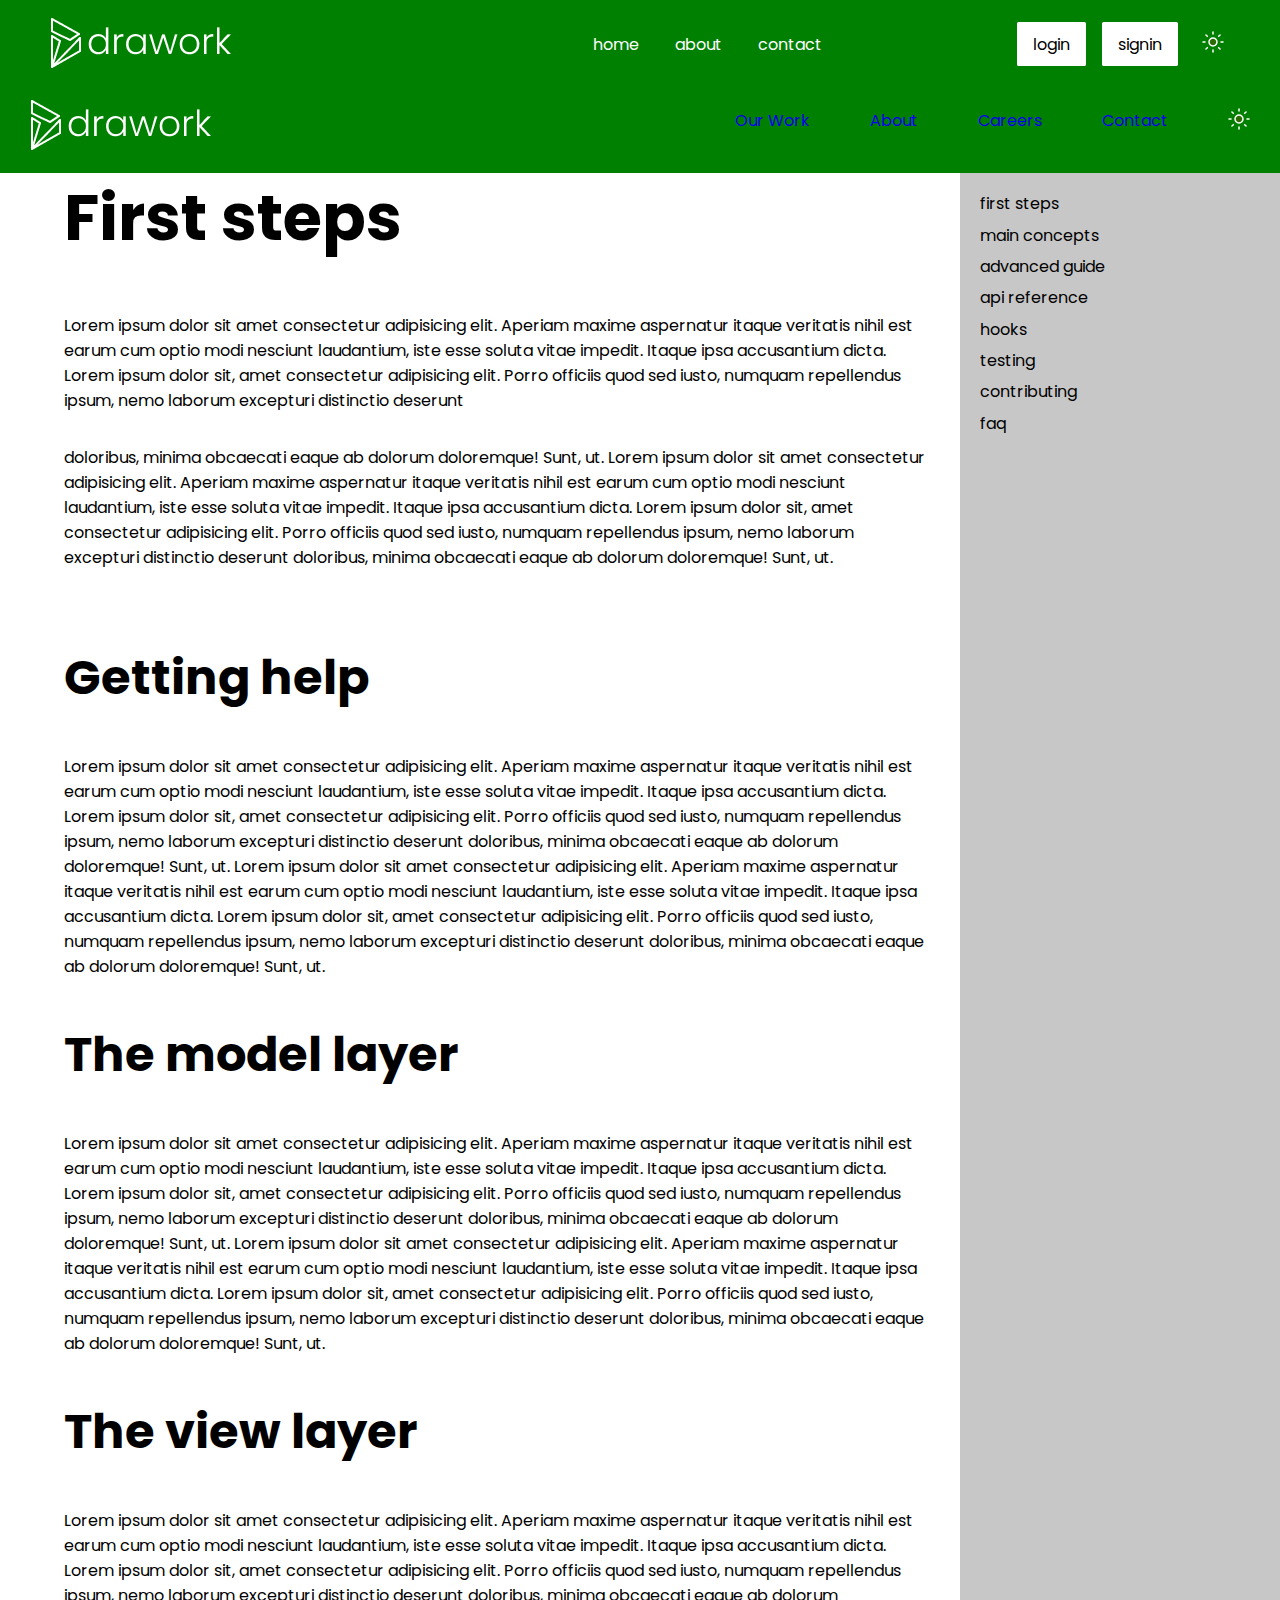
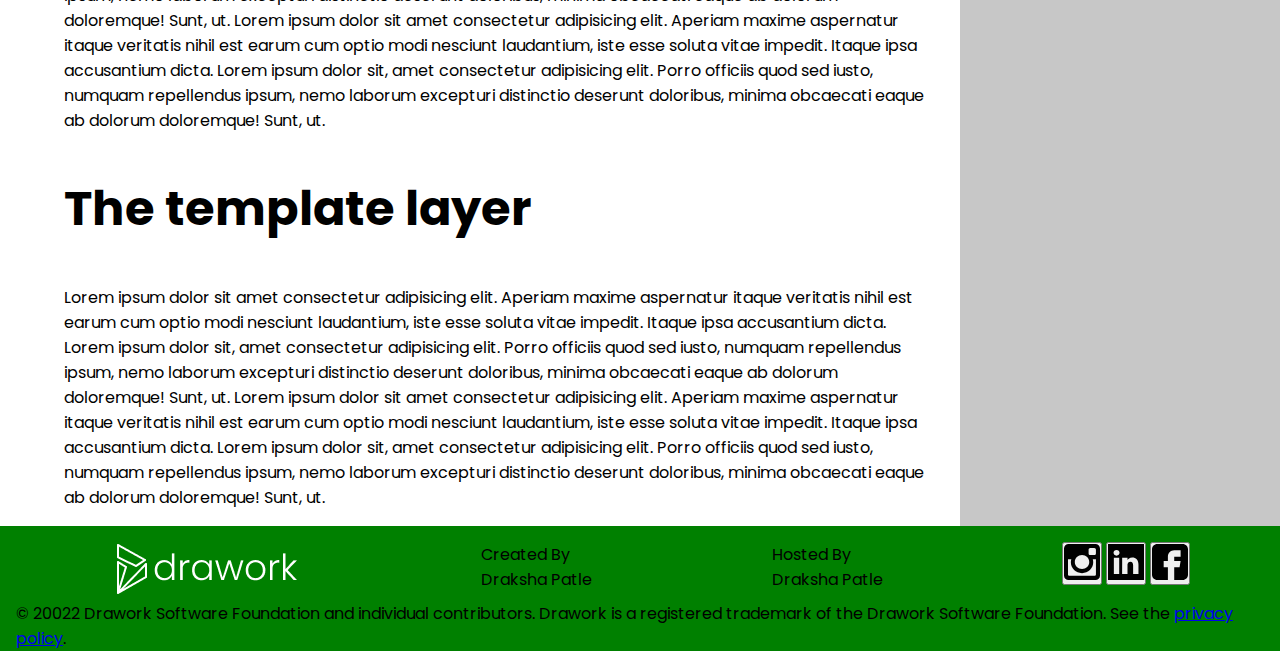
==== index.html @ 14999441 "initial" ====
<!DOCTYPE html>
<html lang="en">
	<head>
		<meta charset="UTF-8" />
		<meta http-equiv="X-UA-Compatible" content="IE=edge" />
		<meta name="viewport" content="width=device-width, initial-scale=1.0" />
		<title>Document</title>
		<style>
			* {
				margin: 0;
				padding: 0;
			}
			footer {
				background-color: green;
				font-family: Poppins;
			}
		</style>
		<link rel="stylesheet" href="/header.css" />
		<link rel="stylesheet" href="/main.css" />
		<link rel="stylesheet" href="/footer.css" />
		<link rel="stylesheet" href="/hm.css" />
        <script src="/responsive-header.js"></script>
    
	</head>
	<body>
		<header class="header">
			<div class="headerwrapper">
				<div class="logo"><img src="logo.png" alt="" /></div>
				<div class="space-between-logo-and-nav"></div>
				<nav id="leftnav" class="nav">
					<a href="#" class="nav-center-item">Home</a>
					<a href="#" class="nav-center-item">About</a>
					<a href="#" class="nav-center-item">Contact</a>
				</nav>
				<nav id="rightnav" class="nav">
					<button class="login nav-right-item">Login</button>
					<button class="signin nav-right-item">Signin</button>
					<button class="darkmode nav-right-item">
						<svg
							width="22"
							height="22"
							viewBox="0 0 22 22"
							fill="none"
							xmlns="http://www.w3.org/2000/svg"
						>
							<path
								d="M11 3V1M11 21V19M3 11H1M21 11H19M5.34 16.66L3.93 18.07M18.07 3.93L16.66 5.34M16.66 16.66L18.07 18.07M3.93 3.93L5.34 5.34"
								stroke="white"
								stroke-width="1.5"
								stroke-miterlimit="10"
								stroke-linecap="round"
							/>
							<path
								d="M11 15C12.0609 15 13.0783 14.5786 13.8284 13.8284C14.5786 13.0783 15 12.0609 15 11C15 9.93913 14.5786 8.92172 13.8284 8.17157C13.0783 7.42143 12.0609 7 11 7C9.93913 7 8.92172 7.42143 8.17157 8.17157C7.42143 8.92172 7 9.93913 7 11C7 12.0609 7.42143 13.0783 8.17157 13.8284C8.92172 14.5786 9.93913 15 11 15V15Z"
								fill="black"
								fill-opacity="0.16"
								stroke="white"
								stroke-width="1.5"
								stroke-miterlimit="10"
							/>
						</svg>
					</button>
				</nav>
			</div>
		</header>
		<header class="header-mobile">
            <a href="" class="logo-mobile"><img src="logo.png" alt="" /></a>
            <input class="menu-btn" type="checkbox" id="menu-btn" />
            <label class="menu-icon" for="menu-btn"><span class="navicon"></span></label>
            <ul class="menu">
              <li><a href="#work">Our Work</a></li>
              <li><a href="#about">About</a></li>
              <li><a href="#careers">Careers</a></li>
              <li><a href="#contact">Contact</a></li>
              <li>

                  <a class="darkmode nav-right-item">
                      <svg
                    width="22"
                    height="22"
                    viewBox="0 0 22 22"
                    fill="none"
                    xmlns="http://www.w3.org/2000/svg"
                >
                    <path
                        d="M11 3V1M11 21V19M3 11H1M21 11H19M5.34 16.66L3.93 18.07M18.07 3.93L16.66 5.34M16.66 16.66L18.07 18.07M3.93 3.93L5.34 5.34"
                        stroke="white"
                        stroke-width="1.5"
                        stroke-miterlimit="10"
                        stroke-linecap="round"
                    />
                    <path
                        d="M11 15C12.0609 15 13.0783 14.5786 13.8284 13.8284C14.5786 13.0783 15 12.0609 15 11C15 9.93913 14.5786 8.92172 13.8284 8.17157C13.0783 7.42143 12.0609 7 11 7C9.93913 7 8.92172 7.42143 8.17157 8.17157C7.42143 8.92172 7 9.93913 7 11C7 12.0609 7.42143 13.0783 8.17157 13.8284C8.92172 14.5786 9.93913 15 11 15V15Z"
                        fill="black"
                        fill-opacity="0.16"
                        stroke="white"
                        stroke-width="1.5"
                        stroke-miterlimit="10"
                    />
                </svg>
            </a>
        </li>
            </ul>
          </header>
    
		<center>
			<!-- <div class="space">Nothing Crazy</div> -->
			<div class="main">
				<div class="para-wrapper">
					<h1>First steps</h1>
					<p>
						Lorem ipsum dolor sit amet consectetur adipisicing elit. Aperiam
						maxime aspernatur itaque veritatis nihil est earum cum optio modi
						nesciunt laudantium, iste esse soluta vitae impedit. Itaque ipsa
						accusantium dicta. Lorem ipsum dolor sit, amet consectetur
						adipisicing elit. Porro officiis quod sed iusto, numquam repellendus
						ipsum, nemo laborum excepturi distinctio deserunt 
                        <br>
                        <p>
                            doloribus, minima
						obcaecati eaque ab dolorum doloremque! Sunt, ut. Lorem ipsum dolor
						sit amet consectetur adipisicing elit. Aperiam maxime aspernatur
						itaque veritatis nihil est earum cum optio modi nesciunt laudantium,
						iste esse soluta vitae impedit. Itaque ipsa accusantium dicta. Lorem
						ipsum dolor sit, amet consectetur adipisicing elit. Porro officiis
						quod sed iusto, numquam repellendus ipsum, nemo laborum excepturi
						distinctio deserunt doloribus, minima obcaecati eaque ab dolorum
						doloremque! Sunt, ut.
                        </p>
					</p>
					<h2>Getting help</h2>
					<p>
						Lorem ipsum dolor sit amet consectetur adipisicing elit. Aperiam
						maxime aspernatur itaque veritatis nihil est earum cum optio modi
						nesciunt laudantium, iste esse soluta vitae impedit. Itaque ipsa
						accusantium dicta. Lorem ipsum dolor sit, amet consectetur
						adipisicing elit. Porro officiis quod sed iusto, numquam repellendus
						ipsum, nemo laborum excepturi distinctio deserunt doloribus, minima
						obcaecati eaque ab dolorum doloremque! Sunt, ut. Lorem ipsum dolor
						sit amet consectetur adipisicing elit. Aperiam maxime aspernatur
						itaque veritatis nihil est earum cum optio modi nesciunt laudantium,
						iste esse soluta vitae impedit. Itaque ipsa accusantium dicta. Lorem
						ipsum dolor sit, amet consectetur adipisicing elit. Porro officiis
						quod sed iusto, numquam repellendus ipsum, nemo laborum excepturi
						distinctio deserunt doloribus, minima obcaecati eaque ab dolorum
						doloremque! Sunt, ut.
					</p>
					<h2>The model layer</h2>
					<p>
						Lorem ipsum dolor sit amet consectetur adipisicing elit. Aperiam
						maxime aspernatur itaque veritatis nihil est earum cum optio modi
						nesciunt laudantium, iste esse soluta vitae impedit. Itaque ipsa
						accusantium dicta. Lorem ipsum dolor sit, amet consectetur
						adipisicing elit. Porro officiis quod sed iusto, numquam repellendus
						ipsum, nemo laborum excepturi distinctio deserunt doloribus, minima
						obcaecati eaque ab dolorum doloremque! Sunt, ut. Lorem ipsum dolor
						sit amet consectetur adipisicing elit. Aperiam maxime aspernatur
						itaque veritatis nihil est earum cum optio modi nesciunt laudantium,
						iste esse soluta vitae impedit. Itaque ipsa accusantium dicta. Lorem
						ipsum dolor sit, amet consectetur adipisicing elit. Porro officiis
						quod sed iusto, numquam repellendus ipsum, nemo laborum excepturi
						distinctio deserunt doloribus, minima obcaecati eaque ab dolorum
						doloremque! Sunt, ut.
					</p>
					<h2>The view layer</h2>
					<p>
						Lorem ipsum dolor sit amet consectetur adipisicing elit. Aperiam
						maxime aspernatur itaque veritatis nihil est earum cum optio modi
						nesciunt laudantium, iste esse soluta vitae impedit. Itaque ipsa
						accusantium dicta. Lorem ipsum dolor sit, amet consectetur
						adipisicing elit. Porro officiis quod sed iusto, numquam repellendus
						ipsum, nemo laborum excepturi distinctio deserunt doloribus, minima
						obcaecati eaque ab dolorum doloremque! Sunt, ut. Lorem ipsum dolor
						sit amet consectetur adipisicing elit. Aperiam maxime aspernatur
						itaque veritatis nihil est earum cum optio modi nesciunt laudantium,
						iste esse soluta vitae impedit. Itaque ipsa accusantium dicta. Lorem
						ipsum dolor sit, amet consectetur adipisicing elit. Porro officiis
						quod sed iusto, numquam repellendus ipsum, nemo laborum excepturi
						distinctio deserunt doloribus, minima obcaecati eaque ab dolorum
						doloremque! Sunt, ut.
					</p>
					<h2>The template layer</h2>
					<p>
						Lorem ipsum dolor sit amet consectetur adipisicing elit. Aperiam
						maxime aspernatur itaque veritatis nihil est earum cum optio modi
						nesciunt laudantium, iste esse soluta vitae impedit. Itaque ipsa
						accusantium dicta. Lorem ipsum dolor sit, amet consectetur
						adipisicing elit. Porro officiis quod sed iusto, numquam repellendus
						ipsum, nemo laborum excepturi distinctio deserunt doloribus, minima
						obcaecati eaque ab dolorum doloremque! Sunt, ut. Lorem ipsum dolor
						sit amet consectetur adipisicing elit. Aperiam maxime aspernatur
						itaque veritatis nihil est earum cum optio modi nesciunt laudantium,
						iste esse soluta vitae impedit. Itaque ipsa accusantium dicta. Lorem
						ipsum dolor sit, amet consectetur adipisicing elit. Porro officiis
						quod sed iusto, numquam repellendus ipsum, nemo laborum excepturi
						distinctio deserunt doloribus, minima obcaecati eaque ab dolorum
						doloremque! Sunt, ut.
					</p>
				</div>
			</div>
			<section class="sidebar">
				<a href="#">First Steps</a>
				<a href="#">Main Concepts</a>
				<a href="#">Advanced Guide</a>
				<a href="#">API Reference</a>
				<a href="#">Hooks</a>
				<a href="#">Testing</a>
				<a href="#">Contributing</a>
				<a href="#">FAQ</a>
			</section>  
		</center>
		<footer>
			<div class="footer-first">
				<div class="logo"><img src="logo.png" alt="" /></div>
				<div class="created-by">
					<div class="created-by-text">Created By</div>
					<div class="name">Draksha Patle</div>
				</div>
				<div class="created-by">
					<div class="created-by-text">Hosted By</div>
					<div class="name">Draksha Patle</div>
				</div>
				<div class="social">
					<button class="insta social-button">
						<svg
							id="Capa_1"
							enable-background="new 0 0 97.395 97.395"
							viewBox="0 0 97.395 97.395"
							xmlns="http://www.w3.org/2000/svg"
						>
							<g>
								<path
									d="m12.501 0h72.393c6.875 0 12.5 5.09 12.5 12.5v72.395c0 7.41-5.625 12.5-12.5 12.5h-72.393c-6.877 0-12.501-5.09-12.501-12.5v-72.395c0-7.41 5.624-12.5 12.501-12.5zm58.447 10.821c-2.412 0-4.383 1.972-4.383 4.385v10.495c0 2.412 1.971 4.385 4.383 4.385h11.008c2.412 0 4.385-1.973 4.385-4.385v-10.495c0-2.413-1.973-4.385-4.385-4.385zm15.439 30.367h-8.572c.811 2.648 1.25 5.453 1.25 8.355 0 16.2-13.556 29.332-30.275 29.332-16.718 0-30.272-13.132-30.272-29.332 0-2.904.438-5.708 1.25-8.355h-8.945v41.141c0 2.129 1.742 3.872 3.872 3.872h67.822c2.13 0 3.872-1.742 3.872-3.872v-41.141zm-37.598-11.655c-10.802 0-19.56 8.485-19.56 18.953s8.758 18.953 19.56 18.953c10.803 0 19.562-8.485 19.562-18.953s-8.758-18.953-19.562-18.953z"
								></path>
							</g>
							<g></g>
							<g></g>
							<g></g>
							<g></g>
							<g></g>
							<g></g>
							<g></g>
							<g></g>
							<g></g>
							<g></g>
							<g></g>
							<g></g>
							<g></g>
							<g></g>
							<g></g>
						</svg>
					</button>
					<button class="in social-button">
						<svg
							version="1.1"
							id="Layer_1"
							xmlns="http://www.w3.org/2000/svg"
							xmlns:xlink="http://www.w3.org/1999/xlink"
							x="0px"
							y="0px"
							viewBox="0 0 455 455"
							style="enable-background: new 0 0 455 455"
							xml:space="preserve"
						>
							<g>
								<path
									style="fill-rule: evenodd; clip-rule: evenodd"
									d="M246.4,204.35v-0.665c-0.136,0.223-0.324,0.446-0.442,0.665H246.4z"
								></path>
								<path
									style="fill-rule: evenodd; clip-rule: evenodd"
									d="M0,0v455h455V0H0z M141.522,378.002H74.016V174.906h67.506V378.002z M107.769,147.186h-0.446C84.678,147.186,70,131.585,70,112.085c0-19.928,15.107-35.087,38.211-35.087 c23.109,0,37.31,15.159,37.752,35.087C145.963,131.585,131.32,147.186,107.769,147.186z M385,378.002h-67.524V269.345 c0-27.291-9.756-45.92-34.195-45.92c-18.664,0-29.755,12.543-34.641,24.693c-1.776,4.34-2.24,10.373-2.24,16.459v113.426h-67.537 c0,0,0.905-184.043,0-203.096H246.4v28.779c8.973-13.807,24.986-33.547,60.856-33.547c44.437,0,77.744,29.02,77.744,91.398V378.002 z"
								></path>
							</g>
						</svg>
					</button>
					<button class="fb social-button">
						<svg viewBox="0 0 512 512" xmlns="http://www.w3.org/2000/svg">
							<path
								d="m437 0h-362c-41.351562 0-75 33.648438-75 75v362c0 41.351562 33.648438 75 75 75h151v-181h-60v-90h60v-61c0-49.628906 40.371094-90 90-90h91v90h-91v61h91l-15 90h-76v181h121c41.351562 0 75-33.648438 75-75v-362c0-41.351562-33.648438-75-75-75zm0 0"
							></path>
						</svg>
					</button>
				</div>
			</div>

			<div class="footer-second">
				© 20022 Drawork Software Foundation and individual contributors. Drawork
				is a registered trademark of the Drawork Software Foundation. See the
				<a href="/legal.html">privacy policy</a>.
			</div>
		</footer>
	</body>
</html>
---- header.css ----
@import url("https://fonts.googleapis.com/css2?family=Poppins:ital,wght@0,100;0,200;0,300;0,400;0,500;0,600;0,700;0,800;0,900;1,100;1,200;1,300;1,400;1,500;1,600;1,700;1,800;1,900&display=swap");

.header {
    background-color: green;
    min-width: 750px;
    display: flex;
    justify-content: center;
    /* position: fixed; */
}

.headerwrapper {
    width: 1200px;
    display: flex;
    padding-top: 1rem;
    padding-bottom: 1rem;
    align-items: center;
    justify-content: space-between;
}

.logo {
    display: inline;
}

.nav {
    display: inline;
    text-align: top;
}

.nav-center-item {
    font-family: Poppins;
    /* font-weight: bold; */
    /* font-size: x-large; */
    padding-left: 1rem;
    padding-right: 1rem;
    text-decoration: none;
    color: white;
    text-transform: lowercase;
}

#rightnav {
    display: flex;
    align-items: center;
}

button.darkmode {
    background: none;
    color: inherit;
    border: none;
    padding: 0.6rem 1rem 0.6rem 1rem;
    font: inherit;
    cursor: pointer;
    outline: inherit;
    text-align: bottom;
}

button.login,
button.signin {
    background: white;
    border-radius: .1rem;
    padding: 0.6rem 1rem 0.6rem 1rem;
    margin: 0 0.5rem 0 0.5rem;
    color: inherit;
    border: none;
    font: inherit;
    cursor: pointer;
    outline: inherit;
    text-align: top;
    font-family: Poppins;
    text-transform: lowercase;
}

button.login:hover,
button.signin:hover {
    background: rgb(0, 112, 0);
    color: white;
}

svg {
    fill: red;
    color: red;
}

svg path {
    fill: red;
    color: red;
}

@media (min-width:768px) {
    .logo {
        display: inline;

    }
}
---- main.css ----
center {
    display: flex;
    width: 100%;
    justify-content: right;
}
.sidebar {
    font-family: poppins;
    width: 300px;
    min-width: 300px;
    padding-top: 100px;
    padding: 100px 0px 20px 20px;
    background-color: rgb(199, 199, 199);
}
.main {
    width: 100%;
    text-align: left;
    display: flex;
    justify-content: right;
    padding-top: 100px;
    padding: 50px 0 0 0;
    font-family: poppins;
    /* line-height: 2; */
}
p
{
    padding-top: 1em;
    padding-bottom: 1em;

}
h1, h2, h3
{
    padding-top: .5em;
    padding-bottom: .5em;
}
h1
{
    font-size: 4em;

}
h2
{
    font-size: 3em;
}
h3
{
    font-size: 2em;
}
.para-wrapper
{
    width: 90%;
    padding-right: 2em;

}
.sidebar a {
    padding: 0.2rem 0px 0.2rem 0px;
    text-decoration: none;
    font-size: 1rem;
    color: black;
    display: block;
    text-align: left;
    text-transform: lowercase;
}
---- footer.css ----
footer
{
    padding: 1rem 0 0 1rem;
}
.footer-first
{
    display: flex;
    justify-content: space-around;
    /* width: 1000px; */
    min-width: 500px;
}
.footer-second
{
    /* width: 1000px; */
    min-width: 500px;
}
.social-button
{
    width: 40px;
}
.social-button svg path 
{
    fill: black;
}
---- hm.css ----
.header-mobile {
    position: fixed;
    width: 100%;
    z-index: 3;
    background-color: green;
}


.header-mobile a
{
    font-family: Poppins;
}

.header-mobile ul {
    list-style: none;
    overflow: hidden;
}

.header-mobile li a {
    display: block;
    padding: 20px 20px;
    text-decoration: none;
}

.header-mobile li a:hover,
.header-mobile .menu-btn:hover {
    background-color: white;
}

.header-mobile .logo-mobile {
    display: block;
    float: left;
    font-size: 2em;
    padding: 10px 20px;
    text-decoration: none;
}

/* menu */

.header-mobile .menu {
    clear: both;
    max-height: 0;
    transition: max-height .2s ease-out;
}

/* menu icon */

.header-mobile .menu-icon {
    cursor: pointer;
    display: inline-block;
    float: right;
    padding: 28px 20px;
    position: relative;
    user-select: none;
}

.header-mobile .menu-icon .navicon {
    background: #333;
    display: block;
    height: 2px;
    position: relative;
    transition: background .2s ease-out;
    width: 18px;
}

.header-mobile .menu-icon .navicon:before,
.header-mobile .menu-icon .navicon:after {
    background: #333;
    content: '';
    display: block;
    height: 100%;
    position: absolute;
    transition: all .2s ease-out;
    width: 100%;
}

.header-mobile .menu-icon .navicon:before {
    top: 5px;
}

.header-mobile .menu-icon .navicon:after {
    top: -5px;
}

/* menu btn */

.header-mobile .menu-btn {
    display: none;
}

.header-mobile .menu-btn:checked~.menu {
    max-height: 240px;
}

.header-mobile .menu-btn:checked~.menu-icon .navicon {
    background: transparent;
}

.header-mobile .menu-btn:checked~.menu-icon .navicon:before {
    transform: rotate(-45deg);
}

.header-mobile .menu-btn:checked~.menu-icon .navicon:after {
    transform: rotate(45deg);
}

.header-mobile .menu-btn:checked~.menu-icon:not(.steps) .navicon:before,
.header-mobile .menu-btn:checked~.menu-icon:not(.steps) .navicon:after {
    top: 0;
}

/* 48em = 768px */

@media (min-width: 48em) {
    .header-mobile li {
        float: left;
    }

    .header-mobile li a {
        padding: 20px 30px;
    }

    .header-mobile .menu {
        clear: none;
        float: right;
        max-height: none;
    }

    .header-mobile .menu-icon {
        display: none;
    }
}
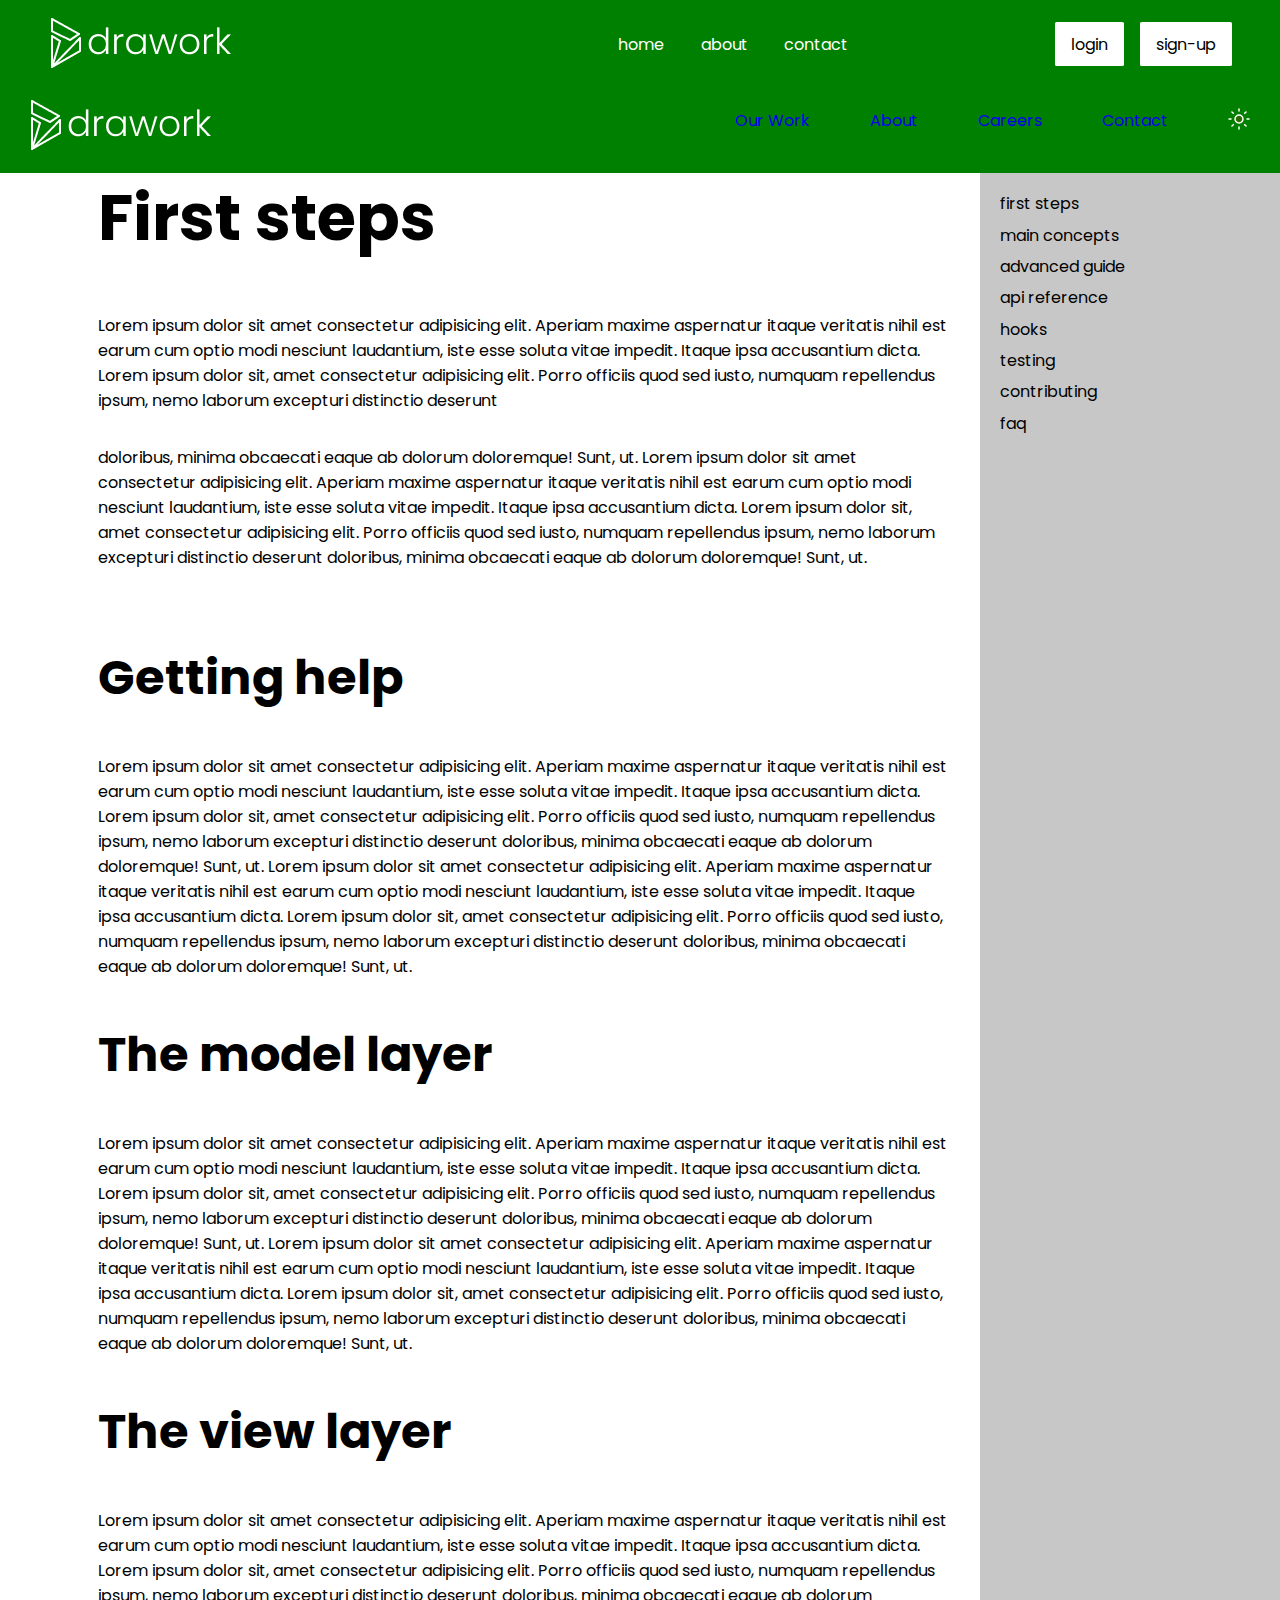
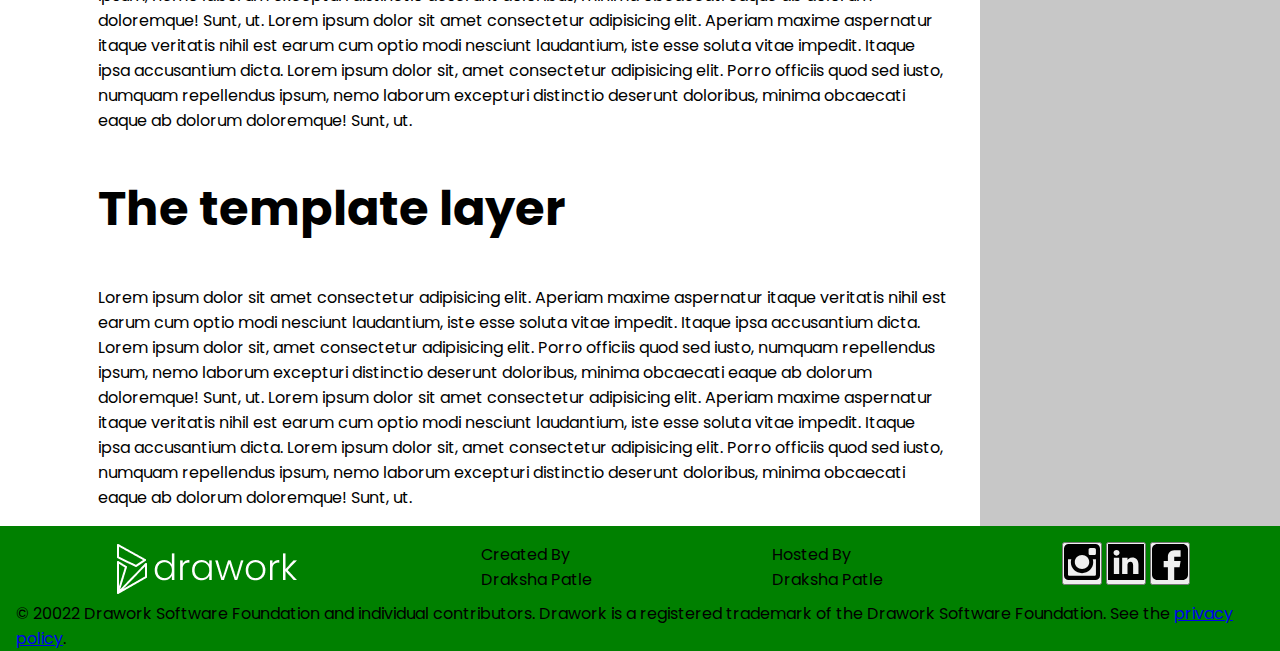
==== commit 2c6b2035: "add login po-up" ====
--- a/index.html
+++ b/index.html
@@ -1,40 +1,222 @@
 <!DOCTYPE html>
 <html lang="en">
-	<head>
-		<meta charset="UTF-8" />
-		<meta http-equiv="X-UA-Compatible" content="IE=edge" />
-		<meta name="viewport" content="width=device-width, initial-scale=1.0" />
-		<title>Document</title>
-		<style>
-			* {
-				margin: 0;
-				padding: 0;
-			}
-			footer {
-				background-color: green;
-				font-family: Poppins;
-			}
-		</style>
-		<link rel="stylesheet" href="/header.css" />
-		<link rel="stylesheet" href="/main.css" />
-		<link rel="stylesheet" href="/footer.css" />
-		<link rel="stylesheet" href="/hm.css" />
-        <script src="/responsive-header.js"></script>
-    
-	</head>
-	<body>
-		<header class="header">
-			<div class="headerwrapper">
-				<div class="logo"><img src="logo.png" alt="" /></div>
-				<div class="space-between-logo-and-nav"></div>
-				<nav id="leftnav" class="nav">
-					<a href="#" class="nav-center-item">Home</a>
-					<a href="#" class="nav-center-item">About</a>
-					<a href="#" class="nav-center-item">Contact</a>
-				</nav>
-				<nav id="rightnav" class="nav">
-					<button class="login nav-right-item">Login</button>
-					<button class="signin nav-right-item">Signin</button>
+
+<head>
+	<meta charset="UTF-8" />
+	<meta http-equiv="X-UA-Compatible" content="IE=edge" />
+	<link rel="stylesheet" href="./main.css">
+	<link rel="stylesheet" href="./footer.css">
+	<link rel="stylesheet" href="./header.css">
+
+
+	<meta name="viewport" content="width=device-width, initial-scale=1.0" />
+	<title>Document</title>
+	<style>
+		* {
+			margin: 0;
+			padding: 0;
+		}
+
+		footer {
+			background-color: green;
+			font-family: Poppins;
+		}
+
+
+
+
+		body {
+			font-family: Arial, Helvetica, sans-serif;
+		}
+
+		* {
+			box-sizing: border-box;
+		}
+
+		/* Button used to open the contact form - fixed at the bottom of the page */
+		.open-button {
+			background-color: #555;
+			color: white;
+			padding: 16px 20px;
+			border: none;
+			cursor: pointer;
+			opacity: 0.8;
+			position: fixed;
+			bottom: 23px;
+			right: 28px;
+			width: 280px;
+		}
+
+		/* The popup form - hidden by default */
+		.form-popup {
+			display: none;
+			position: fixed;
+			bottom: 0;
+			right: 15px;
+			border: 3px solid #f1f1f1;
+			z-index: 9;
+		}
+
+
+		.form-signup {
+			display: none;
+			position: fixed;
+			bottom: 0;
+			right: 15px;
+			border: 3px solid #f1f1f1;
+			z-index: 9;
+		}
+
+		/* Add styles to the form container */
+		.form-container {
+			max-width: 300px;
+			padding: 10px;
+			background-color: white;
+		}
+
+		/* Full-width input fields */
+		.form-container input[type=text],
+		.form-container input[type=password] {
+			width: 100%;
+			padding: 15px;
+			margin: 5px 0 22px 0;
+			border: none;
+			background: #f1f1f1;
+		}
+
+		/* When the inputs get focus, do something */
+		.form-container input[type=text]:focus,
+		.form-container input[type=password]:focus {
+			background-color: #ddd;
+			outline: none;
+		}
+
+		/* Set a style for the submit/login button */
+		.form-container .btn {
+			background-color: #04AA6D;
+			color: white;
+			padding: 16px 20px;
+			border: none;
+			cursor: pointer;
+			width: 100%;
+			margin-bottom: 10px;
+			opacity: 0.8;
+		}
+
+		/* Add a red background color to the cancel button */
+		.form-container .cancel {
+			background-color: black;
+		}
+
+		/* Add some hover effects to buttons */
+		.form-container .btn:hover,
+		.open-button:hover {
+			opacity: 1;
+		}
+	</style>
+
+<link rel="stylesheet" href="/header.css" />
+<link rel="stylesheet" href="/main.css" />
+<link rel="stylesheet" href="/footer.css" />
+<link rel="stylesheet" href="/hm.css" />
+<script src="/responsive-header.js"></script>
+
+</head>
+
+<body>
+	<header class="header">
+		<div class="headerwrapper">
+			<div class="logo"><img src="logo.png" alt="" /></div>
+			<div class="space-between-logo-and-nav"></div>
+			<nav id="leftnav" class="nav">
+				<a href="#" class="nav-center-item">Home</a>
+				<a href="#" class="nav-center-item">About</a>
+				<a href="#" class="nav-center-item">Contact</a>
+			</nav>
+
+
+			<nav id="rightnav" class="nav">
+				<!-- <button class="login nav-right-item">Login</button>
+					<button class="signin nav-right-item">Signin</button> -->
+
+
+
+				<button class="login nav-right-item" onclick="openForm()">login </button>
+
+				<button class="login nav-right-item" onclick="openform()">Sign-up </button>
+
+				<div class="form-popup" id="myForm">
+
+					<form action="/action_page.php" class="form-container">
+						<h1>Login</h1>
+
+						<label for="email"><b>Email</b></label>
+						<input type="text" placeholder="Enter Email" name="email" required>
+
+						<label for="psw"><b>Password</b></label>
+						<input type="password" placeholder="Enter Password" name="psw" required>
+
+						<button type="submit" class="btn">Login</button>
+						<button type="button" class="btn cancel" onclick="closeForm()">Close</button>
+
+
+					</form>
+
+
+				</div>
+
+
+				<div class="form-signup" id="myform">
+
+					<form action="/action_page.php" class="form-container">
+						<h2>Sign-up</h2>
+
+
+						<label for="email"><b>Full-Name</b></label>
+						<input type="text" placeholder="Enter Name" name="name" required>
+
+						<label for="email"><b>Email</b></label>
+						<input type="text" placeholder="Enter Email" name="email" required>
+
+						<label for="psw"><b>Password</b></label>
+						<input type="password" placeholder="Enter Password" name="psw" required>
+
+						<button type="submit" class="btn">Sign in</button>
+						<button type="button" class="btn cancel" onclick="closeform()">Close</button>
+
+
+					</form>
+
+
+				</div>
+
+
+
+
+
+
+
+				<script>
+					function openForm() {
+						document.getElementById("myForm").style.display = "block";
+					}
+
+					function closeForm() {
+						document.getElementById("myForm").style.display = "none";
+					}
+
+
+					function openform() {
+						document.getElementById("myform").style.display = "block";
+					}
+
+					function closeform() {
+						document.getElementById("myform").style.display = "none";
+					}
+
+
+				</script>
+				<!-- 
 					<button class="darkmode nav-right-item">
 						<svg
 							width="22"
@@ -59,236 +241,224 @@
 								stroke-miterlimit="10"
 							/>
 						</svg>
-					</button>
-				</nav>
+					</button> -->
+
+
+
+
+			</nav>
+		
+
+
+
+
+
+		</div>
+	</header>
+
+
+
+
+
+	<header class="header-mobile">
+		<a href="" class="logo-mobile"><img src="logo.png" alt="" /></a>
+		<input class="menu-btn" type="checkbox" id="menu-btn" />
+		<label class="menu-icon" for="menu-btn"><span class="navicon"></span></label>
+		<ul class="menu">
+			<li><a href="#work">Our Work</a></li>
+			<li><a href="#about">About</a></li>
+			<li><a href="#careers">Careers</a></li>
+			<li><a href="#contact">Contact</a></li>
+			<li>
+
+				<a class="darkmode nav-right-item">
+					<svg width="22" height="22" viewBox="0 0 22 22" fill="none" xmlns="http://www.w3.org/2000/svg">
+						<path
+							d="M11 3V1M11 21V19M3 11H1M21 11H19M5.34 16.66L3.93 18.07M18.07 3.93L16.66 5.34M16.66 16.66L18.07 18.07M3.93 3.93L5.34 5.34"
+							stroke="white" stroke-width="1.5" stroke-miterlimit="10" stroke-linecap="round" />
+						<path
+							d="M11 15C12.0609 15 13.0783 14.5786 13.8284 13.8284C14.5786 13.0783 15 12.0609 15 11C15 9.93913 14.5786 8.92172 13.8284 8.17157C13.0783 7.42143 12.0609 7 11 7C9.93913 7 8.92172 7.42143 8.17157 8.17157C7.42143 8.92172 7 9.93913 7 11C7 12.0609 7.42143 13.0783 8.17157 13.8284C8.92172 14.5786 9.93913 15 11 15V15Z"
+							fill="black" fill-opacity="0.16" stroke="white" stroke-width="1.5" stroke-miterlimit="10" />
+					</svg>
+				</a>
+			</li>
+		</ul>
+	</header>
+
+	<center>
+		<!-- <div class="space">Nothing Crazy</div> -->
+		<div class="main">
+			<div class="para-wrapper">
+				<h1>First steps</h1>
+				<p>
+					Lorem ipsum dolor sit amet consectetur adipisicing elit. Aperiam
+					maxime aspernatur itaque veritatis nihil est earum cum optio modi
+					nesciunt laudantium, iste esse soluta vitae impedit. Itaque ipsa
+					accusantium dicta. Lorem ipsum dolor sit, amet consectetur
+					adipisicing elit. Porro officiis quod sed iusto, numquam repellendus
+					ipsum, nemo laborum excepturi distinctio deserunt
+					<br>
+				<p>
+					doloribus, minima
+					obcaecati eaque ab dolorum doloremque! Sunt, ut. Lorem ipsum dolor
+					sit amet consectetur adipisicing elit. Aperiam maxime aspernatur
+					itaque veritatis nihil est earum cum optio modi nesciunt laudantium,
+					iste esse soluta vitae impedit. Itaque ipsa accusantium dicta. Lorem
+					ipsum dolor sit, amet consectetur adipisicing elit. Porro officiis
+					quod sed iusto, numquam repellendus ipsum, nemo laborum excepturi
+					distinctio deserunt doloribus, minima obcaecati eaque ab dolorum
+					doloremque! Sunt, ut.
+				</p>
+				</p>
+				<h2>Getting help</h2>
+				<p>
+					Lorem ipsum dolor sit amet consectetur adipisicing elit. Aperiam
+					maxime aspernatur itaque veritatis nihil est earum cum optio modi
+					nesciunt laudantium, iste esse soluta vitae impedit. Itaque ipsa
+					accusantium dicta. Lorem ipsum dolor sit, amet consectetur
+					adipisicing elit. Porro officiis quod sed iusto, numquam repellendus
+					ipsum, nemo laborum excepturi distinctio deserunt doloribus, minima
+					obcaecati eaque ab dolorum doloremque! Sunt, ut. Lorem ipsum dolor
+					sit amet consectetur adipisicing elit. Aperiam maxime aspernatur
+					itaque veritatis nihil est earum cum optio modi nesciunt laudantium,
+					iste esse soluta vitae impedit. Itaque ipsa accusantium dicta. Lorem
+					ipsum dolor sit, amet consectetur adipisicing elit. Porro officiis
+					quod sed iusto, numquam repellendus ipsum, nemo laborum excepturi
+					distinctio deserunt doloribus, minima obcaecati eaque ab dolorum
+					doloremque! Sunt, ut.
+				</p>
+				<h2>The model layer</h2>
+				<p>
+					Lorem ipsum dolor sit amet consectetur adipisicing elit. Aperiam
+					maxime aspernatur itaque veritatis nihil est earum cum optio modi
+					nesciunt laudantium, iste esse soluta vitae impedit. Itaque ipsa
+					accusantium dicta. Lorem ipsum dolor sit, amet consectetur
+					adipisicing elit. Porro officiis quod sed iusto, numquam repellendus
+					ipsum, nemo laborum excepturi distinctio deserunt doloribus, minima
+					obcaecati eaque ab dolorum doloremque! Sunt, ut. Lorem ipsum dolor
+					sit amet consectetur adipisicing elit. Aperiam maxime aspernatur
+					itaque veritatis nihil est earum cum optio modi nesciunt laudantium,
+					iste esse soluta vitae impedit. Itaque ipsa accusantium dicta. Lorem
+					ipsum dolor sit, amet consectetur adipisicing elit. Porro officiis
+					quod sed iusto, numquam repellendus ipsum, nemo laborum excepturi
+					distinctio deserunt doloribus, minima obcaecati eaque ab dolorum
+					doloremque! Sunt, ut.
+				</p>
+				<h2>The view layer</h2>
+				<p>
+					Lorem ipsum dolor sit amet consectetur adipisicing elit. Aperiam
+					maxime aspernatur itaque veritatis nihil est earum cum optio modi
+					nesciunt laudantium, iste esse soluta vitae impedit. Itaque ipsa
+					accusantium dicta. Lorem ipsum dolor sit, amet consectetur
+					adipisicing elit. Porro officiis quod sed iusto, numquam repellendus
+					ipsum, nemo laborum excepturi distinctio deserunt doloribus, minima
+					obcaecati eaque ab dolorum doloremque! Sunt, ut. Lorem ipsum dolor
+					sit amet consectetur adipisicing elit. Aperiam maxime aspernatur
+					itaque veritatis nihil est earum cum optio modi nesciunt laudantium,
+					iste esse soluta vitae impedit. Itaque ipsa accusantium dicta. Lorem
+					ipsum dolor sit, amet consectetur adipisicing elit. Porro officiis
+					quod sed iusto, numquam repellendus ipsum, nemo laborum excepturi
+					distinctio deserunt doloribus, minima obcaecati eaque ab dolorum
+					doloremque! Sunt, ut.
+				</p>
+				<h2>The template layer</h2>
+				<p>
+					Lorem ipsum dolor sit amet consectetur adipisicing elit. Aperiam
+					maxime aspernatur itaque veritatis nihil est earum cum optio modi
+					nesciunt laudantium, iste esse soluta vitae impedit. Itaque ipsa
+					accusantium dicta. Lorem ipsum dolor sit, amet consectetur
+					adipisicing elit. Porro officiis quod sed iusto, numquam repellendus
+					ipsum, nemo laborum excepturi distinctio deserunt doloribus, minima
+					obcaecati eaque ab dolorum doloremque! Sunt, ut. Lorem ipsum dolor
+					sit amet consectetur adipisicing elit. Aperiam maxime aspernatur
+					itaque veritatis nihil est earum cum optio modi nesciunt laudantium,
+					iste esse soluta vitae impedit. Itaque ipsa accusantium dicta. Lorem
+					ipsum dolor sit, amet consectetur adipisicing elit. Porro officiis
+					quod sed iusto, numquam repellendus ipsum, nemo laborum excepturi
+					distinctio deserunt doloribus, minima obcaecati eaque ab dolorum
+					doloremque! Sunt, ut.
+				</p>
 			</div>
-		</header>
-		<header class="header-mobile">
-            <a href="" class="logo-mobile"><img src="logo.png" alt="" /></a>
-            <input class="menu-btn" type="checkbox" id="menu-btn" />
-            <label class="menu-icon" for="menu-btn"><span class="navicon"></span></label>
-            <ul class="menu">
-              <li><a href="#work">Our Work</a></li>
-              <li><a href="#about">About</a></li>
-              <li><a href="#careers">Careers</a></li>
-              <li><a href="#contact">Contact</a></li>
-              <li>
-
-                  <a class="darkmode nav-right-item">
-                      <svg
-                    width="22"
-                    height="22"
-                    viewBox="0 0 22 22"
-                    fill="none"
-                    xmlns="http://www.w3.org/2000/svg"
-                >
-                    <path
-                        d="M11 3V1M11 21V19M3 11H1M21 11H19M5.34 16.66L3.93 18.07M18.07 3.93L16.66 5.34M16.66 16.66L18.07 18.07M3.93 3.93L5.34 5.34"
-                        stroke="white"
-                        stroke-width="1.5"
-                        stroke-miterlimit="10"
-                        stroke-linecap="round"
-                    />
-                    <path
-                        d="M11 15C12.0609 15 13.0783 14.5786 13.8284 13.8284C14.5786 13.0783 15 12.0609 15 11C15 9.93913 14.5786 8.92172 13.8284 8.17157C13.0783 7.42143 12.0609 7 11 7C9.93913 7 8.92172 7.42143 8.17157 8.17157C7.42143 8.92172 7 9.93913 7 11C7 12.0609 7.42143 13.0783 8.17157 13.8284C8.92172 14.5786 9.93913 15 11 15V15Z"
-                        fill="black"
-                        fill-opacity="0.16"
-                        stroke="white"
-                        stroke-width="1.5"
-                        stroke-miterlimit="10"
-                    />
-                </svg>
-            </a>
-        </li>
-            </ul>
-          </header>
-    
-		<center>
-			<!-- <div class="space">Nothing Crazy</div> -->
-			<div class="main">
-				<div class="para-wrapper">
-					<h1>First steps</h1>
-					<p>
-						Lorem ipsum dolor sit amet consectetur adipisicing elit. Aperiam
-						maxime aspernatur itaque veritatis nihil est earum cum optio modi
-						nesciunt laudantium, iste esse soluta vitae impedit. Itaque ipsa
-						accusantium dicta. Lorem ipsum dolor sit, amet consectetur
-						adipisicing elit. Porro officiis quod sed iusto, numquam repellendus
-						ipsum, nemo laborum excepturi distinctio deserunt 
-                        <br>
-                        <p>
-                            doloribus, minima
-						obcaecati eaque ab dolorum doloremque! Sunt, ut. Lorem ipsum dolor
-						sit amet consectetur adipisicing elit. Aperiam maxime aspernatur
-						itaque veritatis nihil est earum cum optio modi nesciunt laudantium,
-						iste esse soluta vitae impedit. Itaque ipsa accusantium dicta. Lorem
-						ipsum dolor sit, amet consectetur adipisicing elit. Porro officiis
-						quod sed iusto, numquam repellendus ipsum, nemo laborum excepturi
-						distinctio deserunt doloribus, minima obcaecati eaque ab dolorum
-						doloremque! Sunt, ut.
-                        </p>
-					</p>
-					<h2>Getting help</h2>
-					<p>
-						Lorem ipsum dolor sit amet consectetur adipisicing elit. Aperiam
-						maxime aspernatur itaque veritatis nihil est earum cum optio modi
-						nesciunt laudantium, iste esse soluta vitae impedit. Itaque ipsa
-						accusantium dicta. Lorem ipsum dolor sit, amet consectetur
-						adipisicing elit. Porro officiis quod sed iusto, numquam repellendus
-						ipsum, nemo laborum excepturi distinctio deserunt doloribus, minima
-						obcaecati eaque ab dolorum doloremque! Sunt, ut. Lorem ipsum dolor
-						sit amet consectetur adipisicing elit. Aperiam maxime aspernatur
-						itaque veritatis nihil est earum cum optio modi nesciunt laudantium,
-						iste esse soluta vitae impedit. Itaque ipsa accusantium dicta. Lorem
-						ipsum dolor sit, amet consectetur adipisicing elit. Porro officiis
-						quod sed iusto, numquam repellendus ipsum, nemo laborum excepturi
-						distinctio deserunt doloribus, minima obcaecati eaque ab dolorum
-						doloremque! Sunt, ut.
-					</p>
-					<h2>The model layer</h2>
-					<p>
-						Lorem ipsum dolor sit amet consectetur adipisicing elit. Aperiam
-						maxime aspernatur itaque veritatis nihil est earum cum optio modi
-						nesciunt laudantium, iste esse soluta vitae impedit. Itaque ipsa
-						accusantium dicta. Lorem ipsum dolor sit, amet consectetur
-						adipisicing elit. Porro officiis quod sed iusto, numquam repellendus
-						ipsum, nemo laborum excepturi distinctio deserunt doloribus, minima
-						obcaecati eaque ab dolorum doloremque! Sunt, ut. Lorem ipsum dolor
-						sit amet consectetur adipisicing elit. Aperiam maxime aspernatur
-						itaque veritatis nihil est earum cum optio modi nesciunt laudantium,
-						iste esse soluta vitae impedit. Itaque ipsa accusantium dicta. Lorem
-						ipsum dolor sit, amet consectetur adipisicing elit. Porro officiis
-						quod sed iusto, numquam repellendus ipsum, nemo laborum excepturi
-						distinctio deserunt doloribus, minima obcaecati eaque ab dolorum
-						doloremque! Sunt, ut.
-					</p>
-					<h2>The view layer</h2>
-					<p>
-						Lorem ipsum dolor sit amet consectetur adipisicing elit. Aperiam
-						maxime aspernatur itaque veritatis nihil est earum cum optio modi
-						nesciunt laudantium, iste esse soluta vitae impedit. Itaque ipsa
-						accusantium dicta. Lorem ipsum dolor sit, amet consectetur
-						adipisicing elit. Porro officiis quod sed iusto, numquam repellendus
-						ipsum, nemo laborum excepturi distinctio deserunt doloribus, minima
-						obcaecati eaque ab dolorum doloremque! Sunt, ut. Lorem ipsum dolor
-						sit amet consectetur adipisicing elit. Aperiam maxime aspernatur
-						itaque veritatis nihil est earum cum optio modi nesciunt laudantium,
-						iste esse soluta vitae impedit. Itaque ipsa accusantium dicta. Lorem
-						ipsum dolor sit, amet consectetur adipisicing elit. Porro officiis
-						quod sed iusto, numquam repellendus ipsum, nemo laborum excepturi
-						distinctio deserunt doloribus, minima obcaecati eaque ab dolorum
-						doloremque! Sunt, ut.
-					</p>
-					<h2>The template layer</h2>
-					<p>
-						Lorem ipsum dolor sit amet consectetur adipisicing elit. Aperiam
-						maxime aspernatur itaque veritatis nihil est earum cum optio modi
-						nesciunt laudantium, iste esse soluta vitae impedit. Itaque ipsa
-						accusantium dicta. Lorem ipsum dolor sit, amet consectetur
-						adipisicing elit. Porro officiis quod sed iusto, numquam repellendus
-						ipsum, nemo laborum excepturi distinctio deserunt doloribus, minima
-						obcaecati eaque ab dolorum doloremque! Sunt, ut. Lorem ipsum dolor
-						sit amet consectetur adipisicing elit. Aperiam maxime aspernatur
-						itaque veritatis nihil est earum cum optio modi nesciunt laudantium,
-						iste esse soluta vitae impedit. Itaque ipsa accusantium dicta. Lorem
-						ipsum dolor sit, amet consectetur adipisicing elit. Porro officiis
-						quod sed iusto, numquam repellendus ipsum, nemo laborum excepturi
-						distinctio deserunt doloribus, minima obcaecati eaque ab dolorum
-						doloremque! Sunt, ut.
-					</p>
-				</div>
+		</div>
+		<section class="sidebar">
+			<a href="#">First Steps</a>
+			<a href="#">Main Concepts</a>
+			<a href="#">Advanced Guide</a>
+			<a href="#">API Reference</a>
+			<a href="#">Hooks</a>
+			<a href="#">Testing</a>
+			<a href="#">Contributing</a>
+			<a href="#">FAQ</a>
+		</section>
+	</center>
+	<footer>
+		<div class="footer-first">
+			<div class="logo"><img src="logo.png" alt="" /></div>
+			<div class="created-by">
+				<div class="created-by-text">Created By</div>
+				<div class="name">Draksha Patle</div>
 			</div>
-			<section class="sidebar">
-				<a href="#">First Steps</a>
-				<a href="#">Main Concepts</a>
-				<a href="#">Advanced Guide</a>
-				<a href="#">API Reference</a>
-				<a href="#">Hooks</a>
-				<a href="#">Testing</a>
-				<a href="#">Contributing</a>
-				<a href="#">FAQ</a>
-			</section>  
-		</center>
-		<footer>
-			<div class="footer-first">
-				<div class="logo"><img src="logo.png" alt="" /></div>
-				<div class="created-by">
-					<div class="created-by-text">Created By</div>
-					<div class="name">Draksha Patle</div>
-				</div>
-				<div class="created-by">
-					<div class="created-by-text">Hosted By</div>
-					<div class="name">Draksha Patle</div>
-				</div>
-				<div class="social">
-					<button class="insta social-button">
-						<svg
-							id="Capa_1"
-							enable-background="new 0 0 97.395 97.395"
-							viewBox="0 0 97.395 97.395"
-							xmlns="http://www.w3.org/2000/svg"
-						>
-							<g>
-								<path
-									d="m12.501 0h72.393c6.875 0 12.5 5.09 12.5 12.5v72.395c0 7.41-5.625 12.5-12.5 12.5h-72.393c-6.877 0-12.501-5.09-12.501-12.5v-72.395c0-7.41 5.624-12.5 12.501-12.5zm58.447 10.821c-2.412 0-4.383 1.972-4.383 4.385v10.495c0 2.412 1.971 4.385 4.383 4.385h11.008c2.412 0 4.385-1.973 4.385-4.385v-10.495c0-2.413-1.973-4.385-4.385-4.385zm15.439 30.367h-8.572c.811 2.648 1.25 5.453 1.25 8.355 0 16.2-13.556 29.332-30.275 29.332-16.718 0-30.272-13.132-30.272-29.332 0-2.904.438-5.708 1.25-8.355h-8.945v41.141c0 2.129 1.742 3.872 3.872 3.872h67.822c2.13 0 3.872-1.742 3.872-3.872v-41.141zm-37.598-11.655c-10.802 0-19.56 8.485-19.56 18.953s8.758 18.953 19.56 18.953c10.803 0 19.562-8.485 19.562-18.953s-8.758-18.953-19.562-18.953z"
-								></path>
-							</g>
-							<g></g>
-							<g></g>
-							<g></g>
-							<g></g>
-							<g></g>
-							<g></g>
-							<g></g>
-							<g></g>
-							<g></g>
-							<g></g>
-							<g></g>
-							<g></g>
-							<g></g>
-							<g></g>
-							<g></g>
-						</svg>
-					</button>
-					<button class="in social-button">
-						<svg
-							version="1.1"
-							id="Layer_1"
-							xmlns="http://www.w3.org/2000/svg"
-							xmlns:xlink="http://www.w3.org/1999/xlink"
-							x="0px"
-							y="0px"
-							viewBox="0 0 455 455"
-							style="enable-background: new 0 0 455 455"
-							xml:space="preserve"
-						>
-							<g>
-								<path
-									style="fill-rule: evenodd; clip-rule: evenodd"
-									d="M246.4,204.35v-0.665c-0.136,0.223-0.324,0.446-0.442,0.665H246.4z"
-								></path>
-								<path
-									style="fill-rule: evenodd; clip-rule: evenodd"
-									d="M0,0v455h455V0H0z M141.522,378.002H74.016V174.906h67.506V378.002z M107.769,147.186h-0.446C84.678,147.186,70,131.585,70,112.085c0-19.928,15.107-35.087,38.211-35.087 c23.109,0,37.31,15.159,37.752,35.087C145.963,131.585,131.32,147.186,107.769,147.186z M385,378.002h-67.524V269.345 c0-27.291-9.756-45.92-34.195-45.92c-18.664,0-29.755,12.543-34.641,24.693c-1.776,4.34-2.24,10.373-2.24,16.459v113.426h-67.537 c0,0,0.905-184.043,0-203.096H246.4v28.779c8.973-13.807,24.986-33.547,60.856-33.547c44.437,0,77.744,29.02,77.744,91.398V378.002 z"
-								></path>
-							</g>
-						</svg>
-					</button>
-					<button class="fb social-button">
-						<svg viewBox="0 0 512 512" xmlns="http://www.w3.org/2000/svg">
+			<div class="created-by">
+				<div class="created-by-text">Hosted By</div>
+				<div class="name">Draksha Patle</div>
+			</div>
+			<div class="social">
+				<button class="insta social-button">
+					<svg id="Capa_1" enable-background="new 0 0 97.395 97.395" viewBox="0 0 97.395 97.395"
+						xmlns="http://www.w3.org/2000/svg">
+						<g>
 							<path
-								d="m437 0h-362c-41.351562 0-75 33.648438-75 75v362c0 41.351562 33.648438 75 75 75h151v-181h-60v-90h60v-61c0-49.628906 40.371094-90 90-90h91v90h-91v61h91l-15 90h-76v181h121c41.351562 0 75-33.648438 75-75v-362c0-41.351562-33.648438-75-75-75zm0 0"
-							></path>
-						</svg>
-					</button>
-				</div>
+								d="m12.501 0h72.393c6.875 0 12.5 5.09 12.5 12.5v72.395c0 7.41-5.625 12.5-12.5 12.5h-72.393c-6.877 0-12.501-5.09-12.501-12.5v-72.395c0-7.41 5.624-12.5 12.501-12.5zm58.447 10.821c-2.412 0-4.383 1.972-4.383 4.385v10.495c0 2.412 1.971 4.385 4.383 4.385h11.008c2.412 0 4.385-1.973 4.385-4.385v-10.495c0-2.413-1.973-4.385-4.385-4.385zm15.439 30.367h-8.572c.811 2.648 1.25 5.453 1.25 8.355 0 16.2-13.556 29.332-30.275 29.332-16.718 0-30.272-13.132-30.272-29.332 0-2.904.438-5.708 1.25-8.355h-8.945v41.141c0 2.129 1.742 3.872 3.872 3.872h67.822c2.13 0 3.872-1.742 3.872-3.872v-41.141zm-37.598-11.655c-10.802 0-19.56 8.485-19.56 18.953s8.758 18.953 19.56 18.953c10.803 0 19.562-8.485 19.562-18.953s-8.758-18.953-19.562-18.953z">
+							</path>
+						</g>
+						<g></g>
+						<g></g>
+						<g></g>
+						<g></g>
+						<g></g>
+						<g></g>
+						<g></g>
+						<g></g>
+						<g></g>
+						<g></g>
+						<g></g>
+						<g></g>
+						<g></g>
+						<g></g>
+						<g></g>
+					</svg>
+				</button>
+				<button class="in social-button">
+					<svg version="1.1" id="Layer_1" xmlns="http://www.w3.org/2000/svg"
+						xmlns:xlink="http://www.w3.org/1999/xlink" x="0px" y="0px" viewBox="0 0 455 455"
+						style="enable-background: new 0 0 455 455" xml:space="preserve">
+						<g>
+							<path style="fill-rule: evenodd; clip-rule: evenodd"
+								d="M246.4,204.35v-0.665c-0.136,0.223-0.324,0.446-0.442,0.665H246.4z"></path>
+							<path style="fill-rule: evenodd; clip-rule: evenodd"
+								d="M0,0v455h455V0H0z M141.522,378.002H74.016V174.906h67.506V378.002z M107.769,147.186h-0.446C84.678,147.186,70,131.585,70,112.085c0-19.928,15.107-35.087,38.211-35.087 c23.109,0,37.31,15.159,37.752,35.087C145.963,131.585,131.32,147.186,107.769,147.186z M385,378.002h-67.524V269.345 c0-27.291-9.756-45.92-34.195-45.92c-18.664,0-29.755,12.543-34.641,24.693c-1.776,4.34-2.24,10.373-2.24,16.459v113.426h-67.537 c0,0,0.905-184.043,0-203.096H246.4v28.779c8.973-13.807,24.986-33.547,60.856-33.547c44.437,0,77.744,29.02,77.744,91.398V378.002 z">
+							</path>
+						</g>
+					</svg>
+				</button>
+				<button class="fb social-button">
+					<svg viewBox="0 0 512 512" xmlns="http://www.w3.org/2000/svg">
+						<path
+							d="m437 0h-362c-41.351562 0-75 33.648438-75 75v362c0 41.351562 33.648438 75 75 75h151v-181h-60v-90h60v-61c0-49.628906 40.371094-90 90-90h91v90h-91v61h91l-15 90h-76v181h121c41.351562 0 75-33.648438 75-75v-362c0-41.351562-33.648438-75-75-75zm0 0">
+						</path>
+					</svg>
+				</button>
 			</div>
-
-			<div class="footer-second">
-				© 20022 Drawork Software Foundation and individual contributors. Drawork
-				is a registered trademark of the Drawork Software Foundation. See the
-				<a href="/legal.html">privacy policy</a>.
-			</div>
-		</footer>
-	</body>
-</html>
+		</div>
+
+		<div class="footer-second">
+			© 20022 Drawork Software Foundation and individual contributors. Drawork
+			is a registered trademark of the Drawork Software Foundation. See the
+			<a href="/legal.html">privacy policy</a>.
+		</div>
+	</footer>
+
+
+</body>
+
+</html>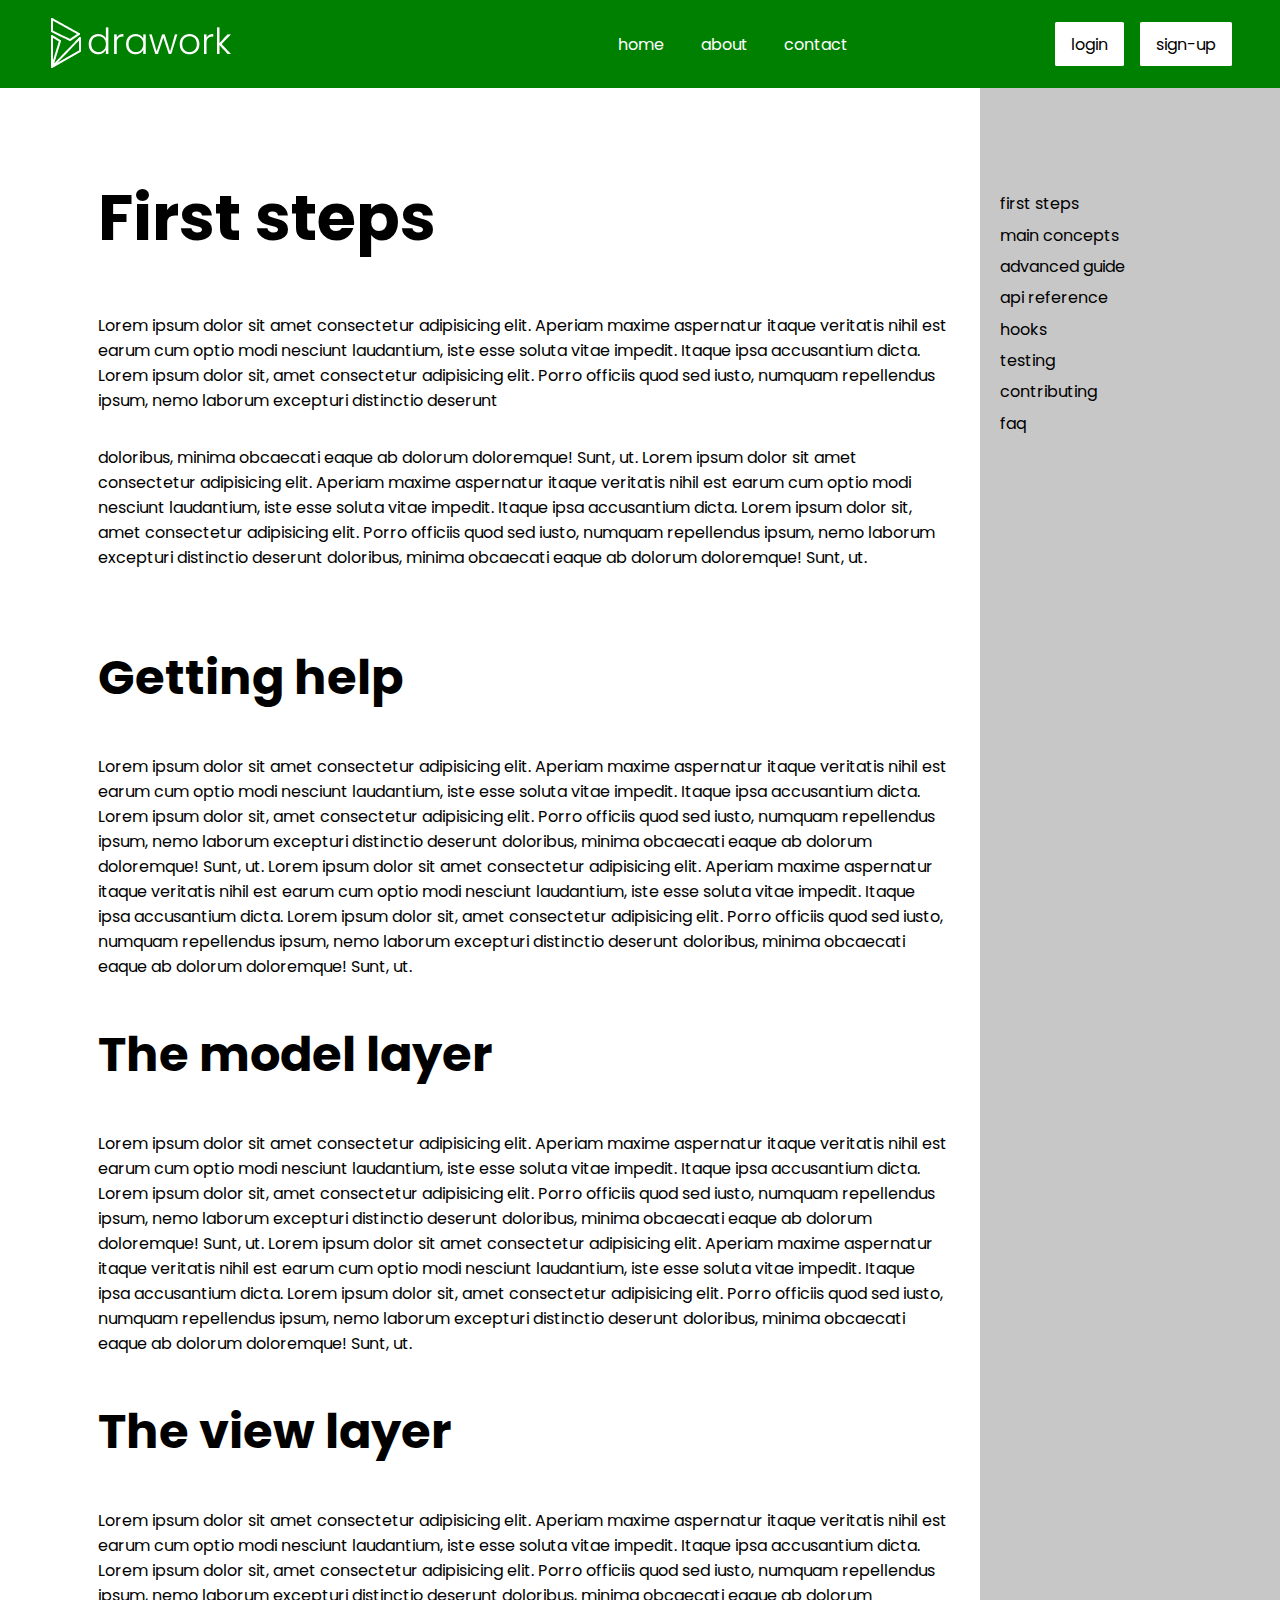
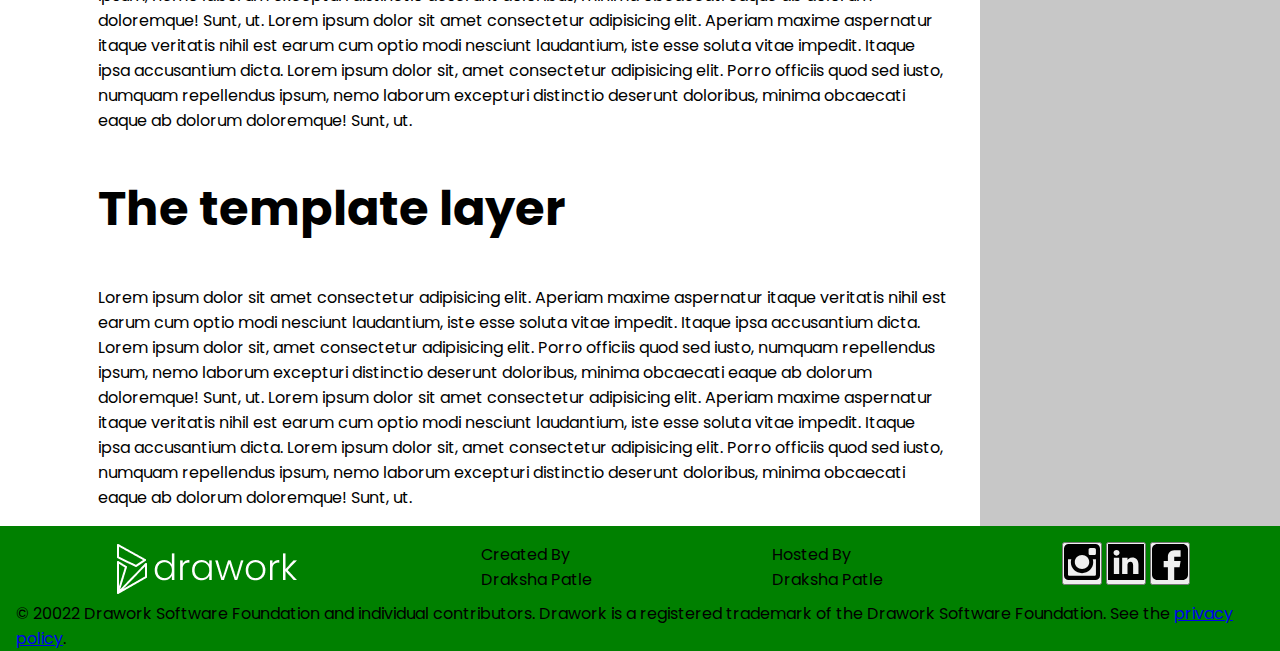
==== commit a40c17db: "add" ====
--- a/index.html
+++ b/index.html
@@ -131,7 +131,7 @@
 			<nav id="leftnav" class="nav">
 				<a href="#" class="nav-center-item">Home</a>
 				<a href="#" class="nav-center-item">About</a>
-				<a href="#" class="nav-center-item">Contact</a>
+				<a href="contactus.html" class="nav-center-item">Contact</a>
 			</nav>
 
 
@@ -144,6 +144,8 @@
 				<button class="login nav-right-item" onclick="openForm()">login </button>
 
 				<button class="login nav-right-item" onclick="openform()">Sign-up </button>
+
+
 
 				<div class="form-popup" id="myForm">
 
--- a/main.css
+++ b/main.css
@@ -10,6 +10,18 @@
     padding-top: 100px;
     padding: 100px 0px 20px 20px;
     background-color: rgb(199, 199, 199);
+}
+
+@media screen and (max-width:768px) {
+    center
+    {
+        flex-direction: column;
+    }
+    .sidebar
+    {
+        width: inherit;
+        min-width: inherit;
+    }
 }
 .main {
     width: 100%;
--- a/header.css
+++ b/header.css
@@ -2,7 +2,7 @@
 
 .header {
     background-color: green;
-    min-width: 750px;
+    min-width: 768px;
     display: flex;
     justify-content: center;
     /* position: fixed; */
@@ -26,7 +26,7 @@
     text-align: top;
 }
 
-.nav-center-item {
+.nav-center-item{
     font-family: Poppins;
     /* font-weight: bold; */
     /* font-size: x-large; */
@@ -90,4 +90,18 @@
         display: inline;
 
     }
+}
+
+
+@media screen and (max-width:768px) {
+    .header
+    {
+        display: none;
+    }
+}
+@media screen and (min-width:768px) {
+    .header-mobile
+    {
+        display: none;
+    }
 }--- a/header.css
+++ b/header.css
@@ -2,7 +2,7 @@
 
 .header {
     background-color: green;
-    min-width: 750px;
+    min-width: 768px;
     display: flex;
     justify-content: center;
     /* position: fixed; */
@@ -26,7 +26,7 @@
     text-align: top;
 }
 
-.nav-center-item {
+.nav-center-item{
     font-family: Poppins;
     /* font-weight: bold; */
     /* font-size: x-large; */
@@ -90,4 +90,18 @@
         display: inline;
 
     }
+}
+
+
+@media screen and (max-width:768px) {
+    .header
+    {
+        display: none;
+    }
+}
+@media screen and (min-width:768px) {
+    .header-mobile
+    {
+        display: none;
+    }
 }--- a/main.css
+++ b/main.css
@@ -10,6 +10,18 @@
     padding-top: 100px;
     padding: 100px 0px 20px 20px;
     background-color: rgb(199, 199, 199);
+}
+
+@media screen and (max-width:768px) {
+    center
+    {
+        flex-direction: column;
+    }
+    .sidebar
+    {
+        width: inherit;
+        min-width: inherit;
+    }
 }
 .main {
     width: 100%;
--- a/hm.css
+++ b/hm.css
@@ -1,135 +1,40 @@
 .header-mobile {
-    position: fixed;
-    width: 100%;
-    z-index: 3;
-    background-color: green;
+  background-color: green;
+  padding: 1rem;
+  align-items: center;
+}
+
+.nav-item-mobile {
+  display: block;
+}
+
+.always-visible {
+  display: flex;
+  justify-content: space-between;
+  /* padding: 0 1rem 0 1rem; */
+}
+.not-always-visible
+{
+  display: flex;
+  flex-direction: column;
+}
+.not-always-visible a
+{
+  text-align: center;
 }
 
 
-.header-mobile a
-{
-    font-family: Poppins;
+.header-mobile a{
+  font-family: Poppins;
+  margin: 1rem;
+  text-decoration: none;
+  color: white;
+  text-transform: lowercase;
 }
 
-.header-mobile ul {
-    list-style: none;
-    overflow: hidden;
+.header-mobile button{
+  font-family: Poppins;
+  margin: 1rem;
+  text-decoration: none;
+  text-transform: lowercase;
 }
-
-.header-mobile li a {
-    display: block;
-    padding: 20px 20px;
-    text-decoration: none;
-}
-
-.header-mobile li a:hover,
-.header-mobile .menu-btn:hover {
-    background-color: white;
-}
-
-.header-mobile .logo-mobile {
-    display: block;
-    float: left;
-    font-size: 2em;
-    padding: 10px 20px;
-    text-decoration: none;
-}
-
-/* menu */
-
-.header-mobile .menu {
-    clear: both;
-    max-height: 0;
-    transition: max-height .2s ease-out;
-}
-
-/* menu icon */
-
-.header-mobile .menu-icon {
-    cursor: pointer;
-    display: inline-block;
-    float: right;
-    padding: 28px 20px;
-    position: relative;
-    user-select: none;
-}
-
-.header-mobile .menu-icon .navicon {
-    background: #333;
-    display: block;
-    height: 2px;
-    position: relative;
-    transition: background .2s ease-out;
-    width: 18px;
-}
-
-.header-mobile .menu-icon .navicon:before,
-.header-mobile .menu-icon .navicon:after {
-    background: #333;
-    content: '';
-    display: block;
-    height: 100%;
-    position: absolute;
-    transition: all .2s ease-out;
-    width: 100%;
-}
-
-.header-mobile .menu-icon .navicon:before {
-    top: 5px;
-}
-
-.header-mobile .menu-icon .navicon:after {
-    top: -5px;
-}
-
-/* menu btn */
-
-.header-mobile .menu-btn {
-    display: none;
-}
-
-.header-mobile .menu-btn:checked~.menu {
-    max-height: 240px;
-}
-
-.header-mobile .menu-btn:checked~.menu-icon .navicon {
-    background: transparent;
-}
-
-.header-mobile .menu-btn:checked~.menu-icon .navicon:before {
-    transform: rotate(-45deg);
-}
-
-.header-mobile .menu-btn:checked~.menu-icon .navicon:after {
-    transform: rotate(45deg);
-}
-
-.header-mobile .menu-btn:checked~.menu-icon:not(.steps) .navicon:before,
-.header-mobile .menu-btn:checked~.menu-icon:not(.steps) .navicon:after {
-    top: 0;
-}
-
-/* 48em = 768px */
-
-@media (min-width: 48em) {
-    .header-mobile li {
-        float: left;
-    }
-
-    .header-mobile li a {
-        padding: 20px 30px;
-    }
-
-    .header-mobile .menu {
-        clear: none;
-        float: right;
-        max-height: none;
-    }
-
-    .header-mobile .menu-icon {
-        display: none;
-    }
-}
-
-
-
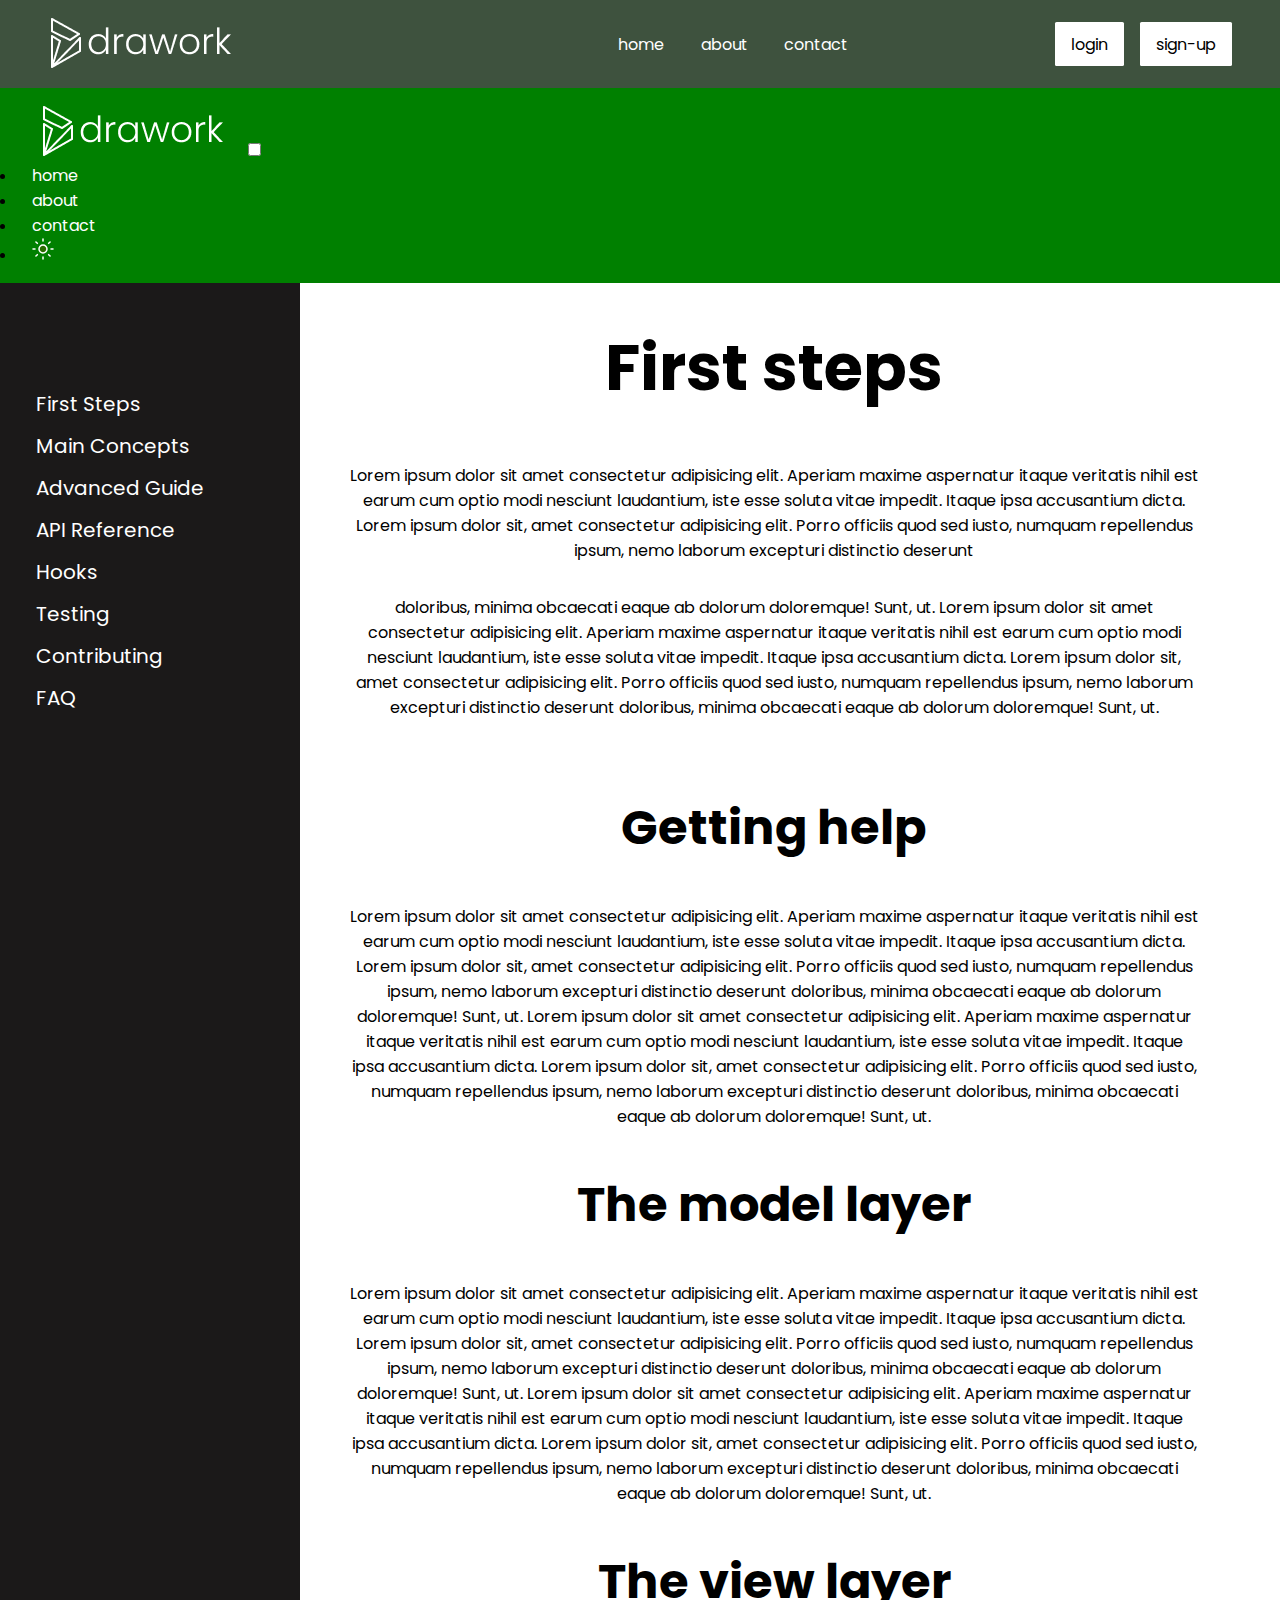
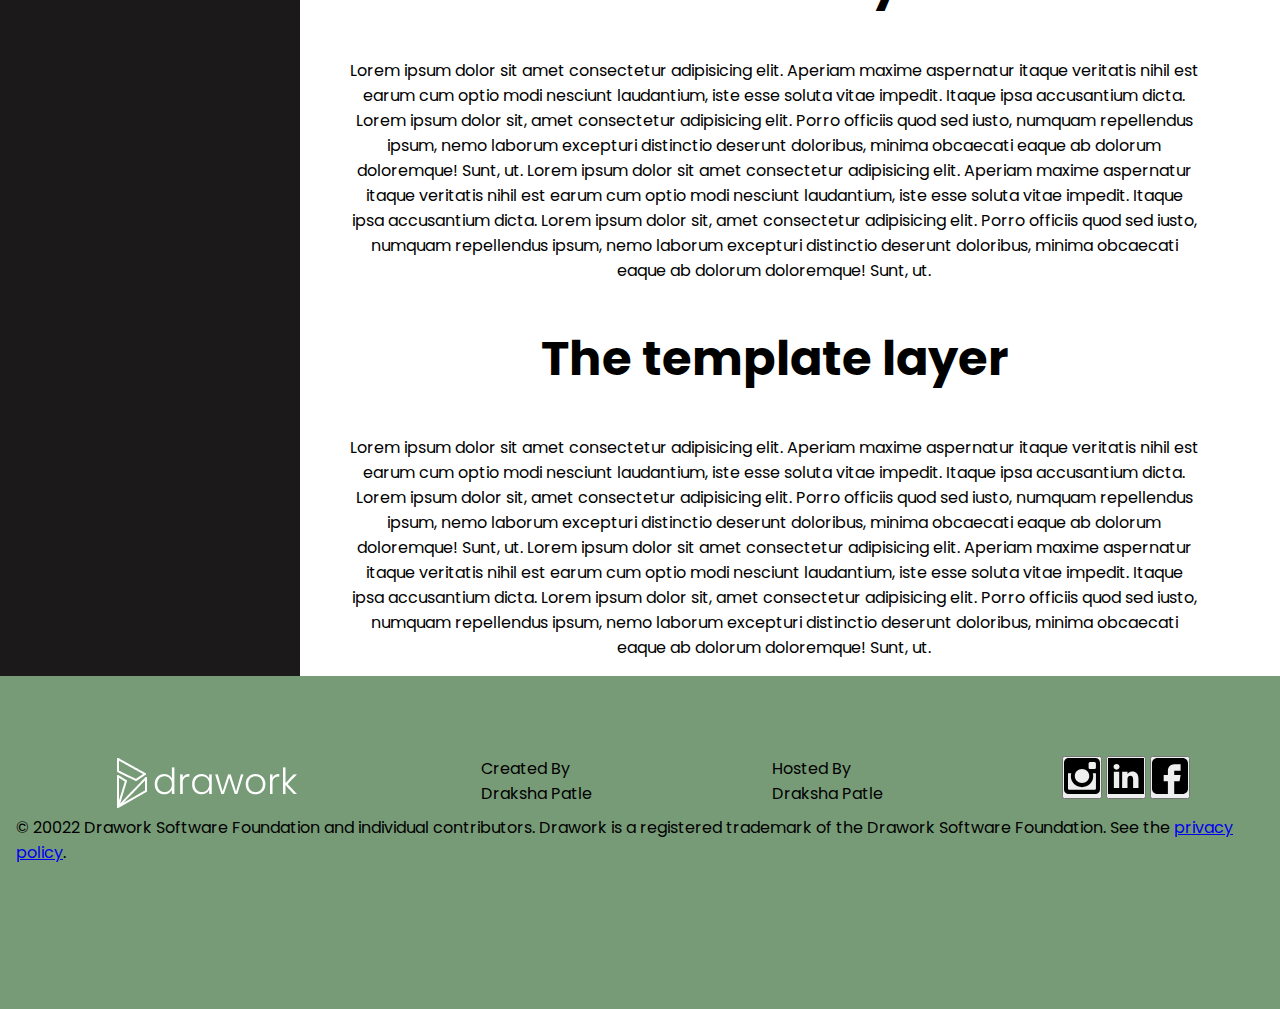
==== commit 85e4f3a7: "add" ====
--- a/index.html
+++ b/index.html
@@ -18,7 +18,7 @@
 		}
 
 		footer {
-			background-color: green;
+			background-color: rgb(119, 155, 119);
 			font-family: Poppins;
 		}
 
@@ -129,9 +129,9 @@
 			<div class="logo"><img src="logo.png" alt="" /></div>
 			<div class="space-between-logo-and-nav"></div>
 			<nav id="leftnav" class="nav">
-				<a href="#" class="nav-center-item">Home</a>
-				<a href="#" class="nav-center-item">About</a>
-				<a href="contactus.html" class="nav-center-item">Contact</a>
+				<a href="index2.html" class="nav-center-item">Home</a>
+				<a href="new.html" class="nav-center-item">About</a>
+				<a href="cn.html" class="nav-center-item">Contact</a>
 			</nav>
 
 
@@ -267,10 +267,10 @@
 		<input class="menu-btn" type="checkbox" id="menu-btn" />
 		<label class="menu-icon" for="menu-btn"><span class="navicon"></span></label>
 		<ul class="menu">
-			<li><a href="#work">Our Work</a></li>
-			<li><a href="#about">About</a></li>
-			<li><a href="#careers">Careers</a></li>
-			<li><a href="#contact">Contact</a></li>
+			<li><a href="index2.html.">Home</a></li>
+			<li><a href="about.html">About</a></li>
+			<!-- <li><a href="#careers">Careers</a></li> -->
+			<li><a href="#contactus.html">Contact</a></li>
 			<li>
 
 				<a class="darkmode nav-right-item">
--- a/main.css
+++ b/main.css
@@ -1,16 +1,35 @@
 center {
     display: flex;
+    flex-direction: row-reverse;
     width: 100%;
     justify-content: right;
 }
 .sidebar {
     font-family: poppins;
-    width: 300px;
+    width: 160px;
     min-width: 300px;
     padding-top: 100px;
+    right: 1000px;
+    padding-top: 16px;
+    
     padding: 100px 0px 20px 20px;
-    background-color: rgb(199, 199, 199);
+    background-color: rgb(27, 25, 25);
 }
+
+/* 
+/* .sidebar {
+     padding-top: 100px; 
+    height: 100%;
+    width: 160px;
+    padding: 100px 0px 20px 20px;
+    position: fixed;
+    z-index: 1;
+     top: 0; 
+    /* left: 0; */
+    /* background-color: rgb(69, 73, 59);
+    overflow-x: hidden;
+    padding-top: 16px;
+  } */ */ */
 
 @media screen and (max-width:768px) {
     center
@@ -25,11 +44,11 @@
 }
 .main {
     width: 100%;
-    text-align: left;
-    display: flex;
+    /* text-align: left; */
+    /* display: flex; */
     justify-content: right;
     padding-top: 100px;
-    padding: 50px 0 0 0;
+    padding: 5px 0 0 0;
     font-family: poppins;
     /* line-height: 2; */
 }
@@ -63,12 +82,23 @@
     padding-right: 2em;
 
 }
-.sidebar a {
-    padding: 0.2rem 0px 0.2rem 0px;
+/* .sidebar a {
+    padding: 0rem 0px 0.2rem 0px;
+    left:0px;
     text-decoration: none;
     font-size: 1rem;
-    color: black;
+    color: rgb(20, 20, 20);
     display: block;
     text-align: left;
     text-transform: lowercase;
-}+} */
+
+.sidebar a {
+    padding: 6px 8px 6px 16px;
+    text-decoration: none;
+    right:100px;
+    font-size: 20px;
+    color: white;
+    display: block;
+    text-align: left;
+  }--- a/footer.css
+++ b/footer.css
@@ -2,6 +2,8 @@
 footer
 {
     padding: 1rem 0 0 1rem;
+    padding-top: 5em;padding-bottom: 9em;
+
 }
 .footer-first
 {
--- a/header.css
+++ b/header.css
@@ -1,7 +1,7 @@
 @import url("https://fonts.googleapis.com/css2?family=Poppins:ital,wght@0,100;0,200;0,300;0,400;0,500;0,600;0,700;0,800;0,900;1,100;1,200;1,300;1,400;1,500;1,600;1,700;1,800;1,900&display=swap");
 
 .header {
-    background-color: green;
+    background-color: rgb(62, 82, 62);
     min-width: 768px;
     display: flex;
     justify-content: center;
@@ -19,6 +19,9 @@
 
 .logo {
     display: inline;
+    margin-left:0px;
+    position: relative;
+    nav-left: 0px;
 }
 
 .nav {
@@ -36,11 +39,10 @@
     color: white;
     text-transform: lowercase;
 }
-
-#rightnav {
+ #rightnav {
     display: flex;
     align-items: center;
-}
+ }
 
 button.darkmode {
     background: none;
@@ -87,7 +89,7 @@
 
 @media (min-width:768px) {
     .logo {
-        display: inline;
+        /* display: inline; */
 
     }
 }
@@ -99,9 +101,9 @@
         display: none;
     }
 }
-@media screen and (min-width:768px) {
+/* @media screen and (min-width:768px) {
     .header-mobile
     {
         display: none;
     }
-}+} */--- a/header.css
+++ b/header.css
@@ -1,7 +1,7 @@
 @import url("https://fonts.googleapis.com/css2?family=Poppins:ital,wght@0,100;0,200;0,300;0,400;0,500;0,600;0,700;0,800;0,900;1,100;1,200;1,300;1,400;1,500;1,600;1,700;1,800;1,900&display=swap");
 
 .header {
-    background-color: green;
+    background-color: rgb(62, 82, 62);
     min-width: 768px;
     display: flex;
     justify-content: center;
@@ -19,6 +19,9 @@
 
 .logo {
     display: inline;
+    margin-left:0px;
+    position: relative;
+    nav-left: 0px;
 }
 
 .nav {
@@ -36,11 +39,10 @@
     color: white;
     text-transform: lowercase;
 }
-
-#rightnav {
+ #rightnav {
     display: flex;
     align-items: center;
-}
+ }
 
 button.darkmode {
     background: none;
@@ -87,7 +89,7 @@
 
 @media (min-width:768px) {
     .logo {
-        display: inline;
+        /* display: inline; */
 
     }
 }
@@ -99,9 +101,9 @@
         display: none;
     }
 }
-@media screen and (min-width:768px) {
+/* @media screen and (min-width:768px) {
     .header-mobile
     {
         display: none;
     }
-}+} */--- a/main.css
+++ b/main.css
@@ -1,16 +1,35 @@
 center {
     display: flex;
+    flex-direction: row-reverse;
     width: 100%;
     justify-content: right;
 }
 .sidebar {
     font-family: poppins;
-    width: 300px;
+    width: 160px;
     min-width: 300px;
     padding-top: 100px;
+    right: 1000px;
+    padding-top: 16px;
+    
     padding: 100px 0px 20px 20px;
-    background-color: rgb(199, 199, 199);
+    background-color: rgb(27, 25, 25);
 }
+
+/* 
+/* .sidebar {
+     padding-top: 100px; 
+    height: 100%;
+    width: 160px;
+    padding: 100px 0px 20px 20px;
+    position: fixed;
+    z-index: 1;
+     top: 0; 
+    /* left: 0; */
+    /* background-color: rgb(69, 73, 59);
+    overflow-x: hidden;
+    padding-top: 16px;
+  } */ */ */
 
 @media screen and (max-width:768px) {
     center
@@ -25,11 +44,11 @@
 }
 .main {
     width: 100%;
-    text-align: left;
-    display: flex;
+    /* text-align: left; */
+    /* display: flex; */
     justify-content: right;
     padding-top: 100px;
-    padding: 50px 0 0 0;
+    padding: 5px 0 0 0;
     font-family: poppins;
     /* line-height: 2; */
 }
@@ -63,12 +82,23 @@
     padding-right: 2em;
 
 }
-.sidebar a {
-    padding: 0.2rem 0px 0.2rem 0px;
+/* .sidebar a {
+    padding: 0rem 0px 0.2rem 0px;
+    left:0px;
     text-decoration: none;
     font-size: 1rem;
-    color: black;
+    color: rgb(20, 20, 20);
     display: block;
     text-align: left;
     text-transform: lowercase;
-}+} */
+
+.sidebar a {
+    padding: 6px 8px 6px 16px;
+    text-decoration: none;
+    right:100px;
+    font-size: 20px;
+    color: white;
+    display: block;
+    text-align: left;
+  }--- a/footer.css
+++ b/footer.css
@@ -2,6 +2,8 @@
 footer
 {
     padding: 1rem 0 0 1rem;
+    padding-top: 5em;padding-bottom: 9em;
+
 }
 .footer-first
 {
